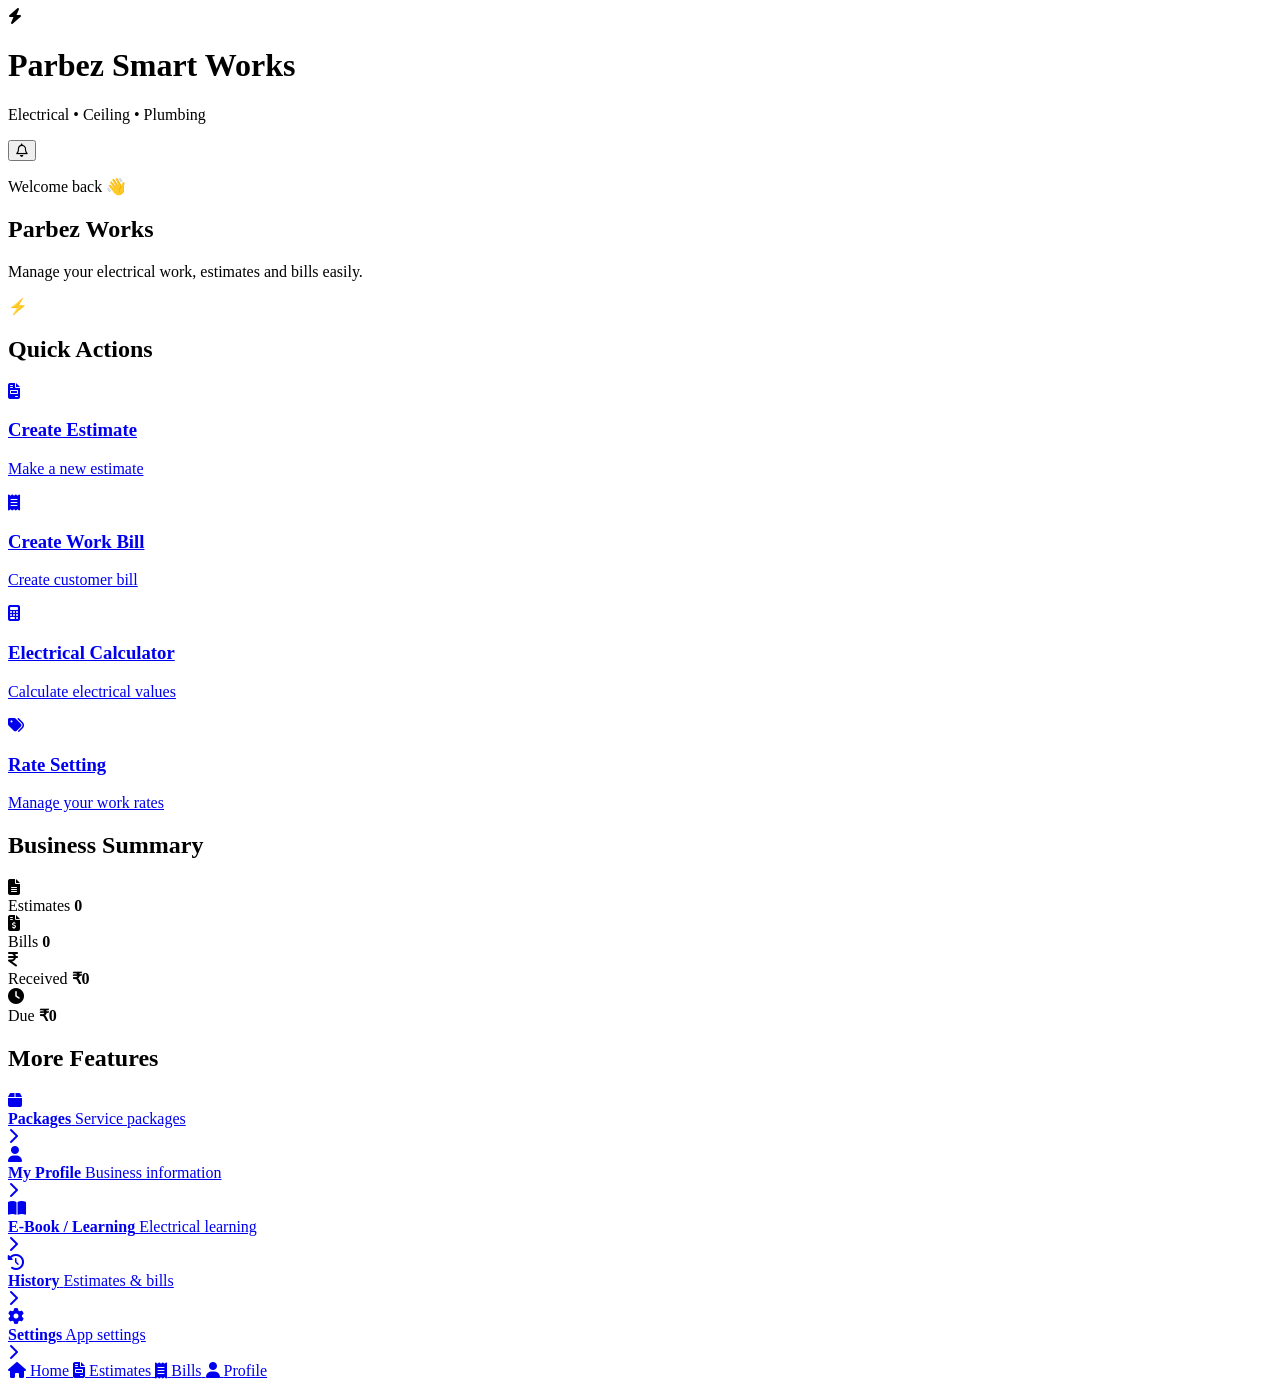
==== index.html @ 845eb19f "Add initial HTML structure for Parbez Smart Works" ====
<!DOCTYPE html>
<html lang="en">
<head>
  <meta charset="UTF-8">
  <meta name="viewport" content="width=device-width, initial-scale=1.0">
  <meta name="theme-color" content="#2563eb">

  <title>Parbez Smart Works</title>

  <link rel="stylesheet"
    href="https://cdnjs.cloudflare.com/ajax/libs/font-awesome/6.5.2/css/all.min.css">

  <link rel="stylesheet" href="style.css">
</head>

<body>

<header class="topbar">

  <div class="brand">

    <div class="brand-logo">
      <i class="fa-solid fa-bolt"></i>
    </div>

    <div>
      <h1>Parbez Smart Works</h1>
      <p>Electrical • Ceiling • Plumbing</p>
    </div>

  </div>

  <button class="icon-button"
    onclick="showMessage('No new notifications')">

    <i class="fa-regular fa-bell"></i>

  </button>

</header>


<main class="container">

  <!-- Welcome -->

  <section class="welcome">

    <div>

      <p class="small-text">Welcome back 👋</p>

      <h2>Parbez Works</h2>

      <p>
        Manage your electrical work,
        estimates and bills easily.
      </p>

    </div>

    <div class="welcome-icon">
      ⚡
    </div>

  </section>


  <!-- Quick Actions -->

  <section>

    <div class="section-heading">
      <h2>Quick Actions</h2>
    </div>

    <div class="action-grid">

      <a href="estimate.html"
        class="action-card blue">

        <div class="action-icon">
          <i class="fa-solid fa-file-invoice"></i>
        </div>

        <h3>Create Estimate</h3>

        <p>Make a new estimate</p>

      </a>


      <a href="bill.html"
        class="action-card green">

        <div class="action-icon">
          <i class="fa-solid fa-receipt"></i>
        </div>

        <h3>Create Work Bill</h3>

        <p>Create customer bill</p>

      </a>


      <a href="calculator.html"
        class="action-card orange">

        <div class="action-icon">
          <i class="fa-solid fa-calculator"></i>
        </div>

        <h3>Electrical Calculator</h3>

        <p>Calculate electrical values</p>

      </a>


      <a href="rates.html"
        class="action-card purple">

        <div class="action-icon">
          <i class="fa-solid fa-tags"></i>
        </div>

        <h3>Rate Setting</h3>

        <p>Manage your work rates</p>

      </a>

    </div>

  </section>


  <!-- Business Summary -->

  <section>

    <div class="section-heading">
      <h2>Business Summary</h2>
    </div>

    <div class="summary-grid">

      <div class="summary-card">

        <div class="summary-icon blue-bg">
          <i class="fa-solid fa-file-lines"></i>
        </div>

        <div>
          <span>Estimates</span>
          <strong id="estimateCount">0</strong>
        </div>

      </div>


      <div class="summary-card">

        <div class="summary-icon green-bg">
          <i class="fa-solid fa-file-invoice-dollar"></i>
        </div>

        <div>
          <span>Bills</span>
          <strong id="billCount">0</strong>
        </div>

      </div>


      <div class="summary-card">

        <div class="summary-icon cyan-bg">
          <i class="fa-solid fa-indian-rupee-sign"></i>
        </div>

        <div>
          <span>Received</span>
          <strong id="paidTotal">₹0</strong>
        </div>

      </div>


      <div class="summary-card">

        <div class="summary-icon red-bg">
          <i class="fa-solid fa-clock"></i>
        </div>

        <div>
          <span>Due</span>
          <strong id="dueTotal">₹0</strong>
        </div>

      </div>

    </div>

  </section>


  <!-- More Features -->

  <section>

    <div class="section-heading">
      <h2>More Features</h2>
    </div>


    <div class="feature-list">

      <a href="packages.html">

        <div class="feature-left">

          <div class="feature-icon">
            <i class="fa-solid fa-box"></i>
          </div>

          <div>
            <strong>Packages</strong>
            <span>Service packages</span>
          </div>

        </div>

        <i class="fa-solid fa-chevron-right"></i>

      </a>


      <a href="profile.html">

        <div class="feature-left">

          <div class="feature-icon">
            <i class="fa-solid fa-user"></i>
          </div>

          <div>
            <strong>My Profile</strong>
            <span>Business information</span>
          </div>

        </div>

        <i class="fa-solid fa-chevron-right"></i>

      </a>


      <a href="learning.html">

        <div class="feature-left">

          <div class="feature-icon">
            <i class="fa-solid fa-book-open"></i>
          </div>

          <div>
            <strong>E-Book / Learning</strong>
            <span>Electrical learning</span>
          </div>

        </div>

        <i class="fa-solid fa-chevron-right"></i>

      </a>


      <a href="history.html">

        <div class="feature-left">

          <div class="feature-icon">
            <i class="fa-solid fa-clock-rotate-left"></i>
          </div>

          <div>
            <strong>History</strong>
            <span>Estimates & bills</span>
          </div>

        </div>

        <i class="fa-solid fa-chevron-right"></i>

      </a>


      <a href="settings.html">

        <div class="feature-left">

          <div class="feature-icon">
            <i class="fa-solid fa-gear"></i>
          </div>

          <div>
            <strong>Settings</strong>
            <span>App settings</span>
          </div>

        </div>

        <i class="fa-solid fa-chevron-right"></i>

      </a>

    </div>

  </section>

</main>


<!-- Bottom Navigation -->

<nav class="bottom-nav">

  <a href="index.html" class="active">
    <i class="fa-solid fa-house"></i>
    <span>Home</span>
  </a>

  <a href="estimate.html">
    <i class="fa-solid fa-file-invoice"></i>
    <span>Estimates</span>
  </a>

  <a href="bill.html">
    <i class="fa-solid fa-receipt"></i>
    <span>Bills</span>
  </a>

  <a href="profile.html">
    <i class="fa-solid fa-user"></i>
    <span>Profile</span>
  </a>

</nav>


<script src="script.js"></script>

</body>
</html>
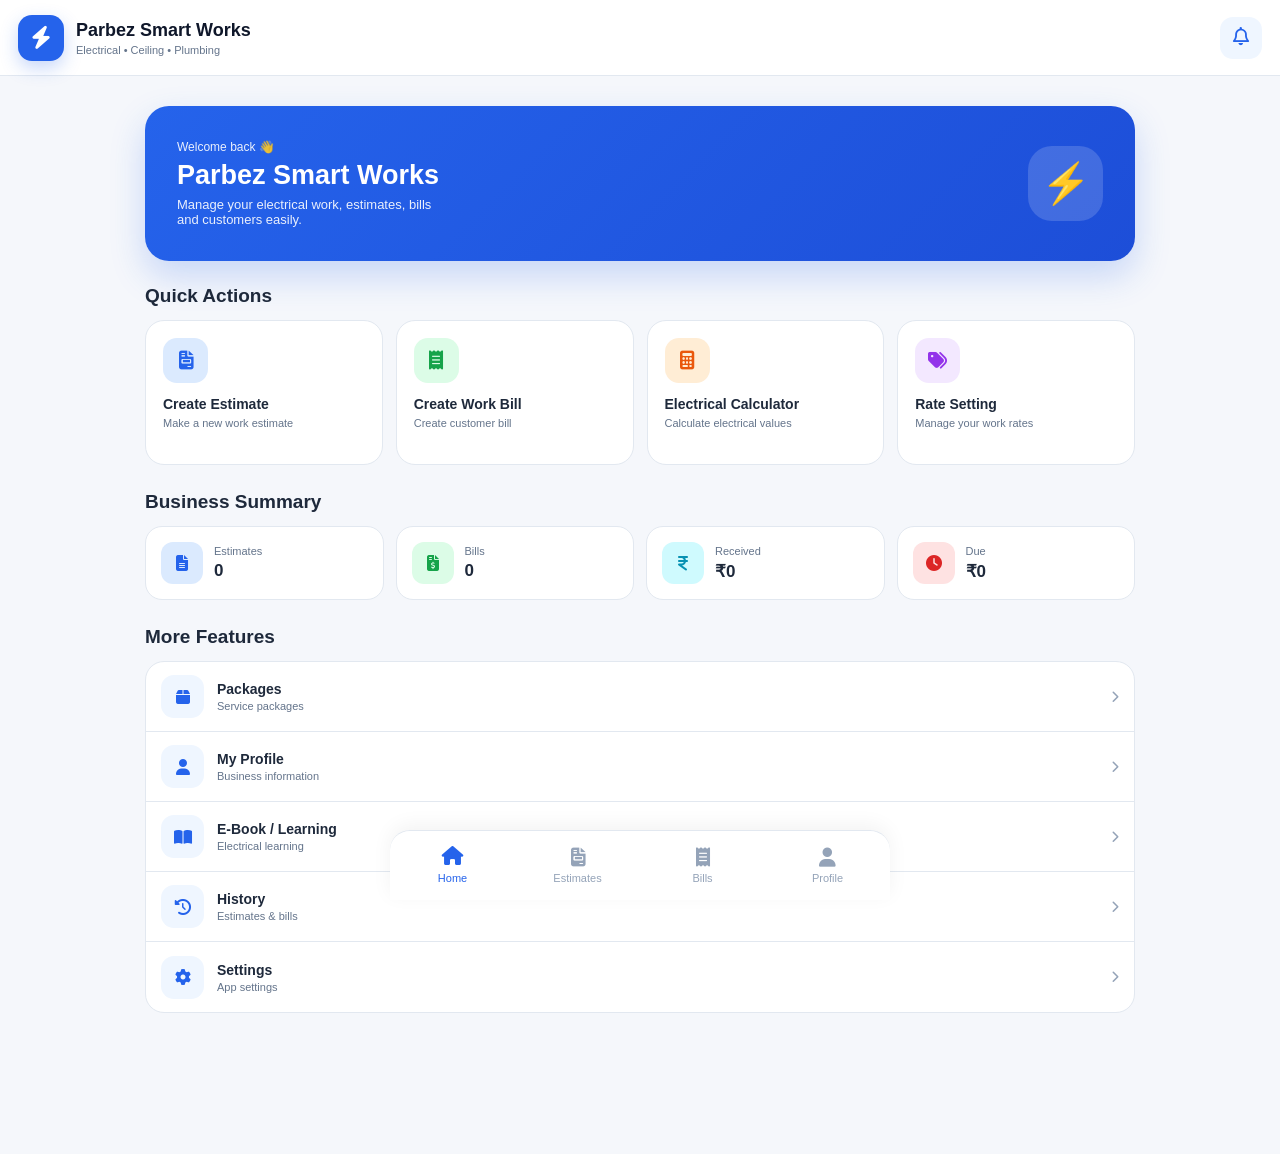
==== commit 5cdd97ca: "Update index.html" ====
--- a/index.html
+++ b/index.html
@@ -1,356 +1,333 @@
-<!DOCTYPE html>
-<html lang="en">
+<!DOCTYPE html><html lang="en">
 <head>
   <meta charset="UTF-8">
   <meta name="viewport" content="width=device-width, initial-scale=1.0">
-  <meta name="theme-color" content="#2563eb">
-
-  <title>Parbez Smart Works</title>
-
-  <link rel="stylesheet"
-    href="https://cdnjs.cloudflare.com/ajax/libs/font-awesome/6.5.2/css/all.min.css">
-
-  <link rel="stylesheet" href="style.css">
-</head>
-
-<body>
-
-<header class="topbar">
-
-  <div class="brand">
-
-    <div class="brand-logo">
-      <i class="fa-solid fa-bolt"></i>
+  <meta name="theme-color" content="#2563eb">  <title>Parbez Smart Works</title>  <link rel="stylesheet"
+    href="https://cdnjs.cloudflare.com/ajax/libs/font-awesome/6.5.2/css/all.min.css">  <link rel="stylesheet" href="style.css">
+</head><body><header class="topbar">  <div class="brand"><div class="brand-logo">
+  <i class="fa-solid fa-bolt"></i>
+</div>
+
+<div>
+  <h1 id="headerWorkName">Parbez Smart Works</h1>
+  <p>Electrical • Ceiling • Plumbing</p>
+</div>
+
+  </div><button class="icon-button"
+onclick="showMessage('No new notifications')"
+aria-label="Notifications">
+
+<i class="fa-regular fa-bell"></i>
+
+  </button></header><main class="container">  <!-- WELCOME -->  <section class="welcome"><div>
+
+  <p class="small-text">Welcome back 👋</p>
+
+  <h2 id="welcomeWorkName">Parbez Smart Works</h2>
+
+  <p>
+    Manage your electrical work,
+    estimates, bills and customers easily.
+  </p>
+
+</div>
+
+<div class="welcome-icon">
+  ⚡
+</div>
+
+  </section>  <!-- QUICK ACTIONS -->  <section><div class="section-heading">
+  <h2>Quick Actions</h2>
+</div>
+
+<div class="action-grid">
+
+  <a href="estimate.html"
+    class="action-card blue">
+
+    <div class="action-icon">
+      <i class="fa-solid fa-file-invoice"></i>
+    </div>
+
+    <h3>Create Estimate</h3>
+
+    <p>Make a new work estimate</p>
+
+  </a>
+
+
+  <a href="bill.html"
+    class="action-card green">
+
+    <div class="action-icon">
+      <i class="fa-solid fa-receipt"></i>
+    </div>
+
+    <h3>Create Work Bill</h3>
+
+    <p>Create customer bill</p>
+
+  </a>
+
+
+  <a href="calculator.html"
+    class="action-card orange">
+
+    <div class="action-icon">
+      <i class="fa-solid fa-calculator"></i>
+    </div>
+
+    <h3>Electrical Calculator</h3>
+
+    <p>Calculate electrical values</p>
+
+  </a>
+
+
+  <a href="rates.html"
+    class="action-card purple">
+
+    <div class="action-icon">
+      <i class="fa-solid fa-tags"></i>
+    </div>
+
+    <h3>Rate Setting</h3>
+
+    <p>Manage your work rates</p>
+
+  </a>
+
+</div>
+
+  </section>  <!-- BUSINESS SUMMARY -->  <section><div class="section-heading">
+  <h2>Business Summary</h2>
+</div>
+
+<div class="summary-grid">
+
+  <div class="summary-card">
+
+    <div class="summary-icon blue-bg">
+      <i class="fa-solid fa-file-lines"></i>
     </div>
 
     <div>
-      <h1>Parbez Smart Works</h1>
-      <p>Electrical • Ceiling • Plumbing</p>
+      <span>Estimates</span>
+      <strong id="estimateCount">0</strong>
     </div>
 
   </div>
 
-  <button class="icon-button"
-    onclick="showMessage('No new notifications')">
-
-    <i class="fa-regular fa-bell"></i>
-
-  </button>
-
-</header>
-
-
-<main class="container">
-
-  <!-- Welcome -->
-
-  <section class="welcome">
+
+  <div class="summary-card">
+
+    <div class="summary-icon green-bg">
+      <i class="fa-solid fa-file-invoice-dollar"></i>
+    </div>
 
     <div>
-
-      <p class="small-text">Welcome back 👋</p>
-
-      <h2>Parbez Works</h2>
-
-      <p>
-        Manage your electrical work,
-        estimates and bills easily.
-      </p>
-
-    </div>
-
-    <div class="welcome-icon">
-      ⚡
-    </div>
-
-  </section>
-
-
-  <!-- Quick Actions -->
-
-  <section>
-
-    <div class="section-heading">
-      <h2>Quick Actions</h2>
-    </div>
-
-    <div class="action-grid">
-
-      <a href="estimate.html"
-        class="action-card blue">
-
-        <div class="action-icon">
-          <i class="fa-solid fa-file-invoice"></i>
-        </div>
-
-        <h3>Create Estimate</h3>
-
-        <p>Make a new estimate</p>
-
-      </a>
-
-
-      <a href="bill.html"
-        class="action-card green">
-
-        <div class="action-icon">
-          <i class="fa-solid fa-receipt"></i>
-        </div>
-
-        <h3>Create Work Bill</h3>
-
-        <p>Create customer bill</p>
-
-      </a>
-
-
-      <a href="calculator.html"
-        class="action-card orange">
-
-        <div class="action-icon">
-          <i class="fa-solid fa-calculator"></i>
-        </div>
-
-        <h3>Electrical Calculator</h3>
-
-        <p>Calculate electrical values</p>
-
-      </a>
-
-
-      <a href="rates.html"
-        class="action-card purple">
-
-        <div class="action-icon">
-          <i class="fa-solid fa-tags"></i>
-        </div>
-
-        <h3>Rate Setting</h3>
-
-        <p>Manage your work rates</p>
-
-      </a>
-
-    </div>
-
-  </section>
-
-
-  <!-- Business Summary -->
-
-  <section>
-
-    <div class="section-heading">
-      <h2>Business Summary</h2>
-    </div>
-
-    <div class="summary-grid">
-
-      <div class="summary-card">
-
-        <div class="summary-icon blue-bg">
-          <i class="fa-solid fa-file-lines"></i>
-        </div>
-
-        <div>
-          <span>Estimates</span>
-          <strong id="estimateCount">0</strong>
-        </div>
-
-      </div>
-
-
-      <div class="summary-card">
-
-        <div class="summary-icon green-bg">
-          <i class="fa-solid fa-file-invoice-dollar"></i>
-        </div>
-
-        <div>
-          <span>Bills</span>
-          <strong id="billCount">0</strong>
-        </div>
-
-      </div>
-
-
-      <div class="summary-card">
-
-        <div class="summary-icon cyan-bg">
-          <i class="fa-solid fa-indian-rupee-sign"></i>
-        </div>
-
-        <div>
-          <span>Received</span>
-          <strong id="paidTotal">₹0</strong>
-        </div>
-
-      </div>
-
-
-      <div class="summary-card">
-
-        <div class="summary-icon red-bg">
-          <i class="fa-solid fa-clock"></i>
-        </div>
-
-        <div>
-          <span>Due</span>
-          <strong id="dueTotal">₹0</strong>
-        </div>
-
-      </div>
-
-    </div>
-
-  </section>
-
-
-  <!-- More Features -->
-
-  <section>
-
-    <div class="section-heading">
-      <h2>More Features</h2>
-    </div>
-
-
-    <div class="feature-list">
-
-      <a href="packages.html">
-
-        <div class="feature-left">
-
-          <div class="feature-icon">
-            <i class="fa-solid fa-box"></i>
-          </div>
-
-          <div>
-            <strong>Packages</strong>
-            <span>Service packages</span>
-          </div>
-
-        </div>
-
-        <i class="fa-solid fa-chevron-right"></i>
-
-      </a>
-
-
-      <a href="profile.html">
-
-        <div class="feature-left">
-
-          <div class="feature-icon">
-            <i class="fa-solid fa-user"></i>
-          </div>
-
-          <div>
-            <strong>My Profile</strong>
-            <span>Business information</span>
-          </div>
-
-        </div>
-
-        <i class="fa-solid fa-chevron-right"></i>
-
-      </a>
-
-
-      <a href="learning.html">
-
-        <div class="feature-left">
-
-          <div class="feature-icon">
-            <i class="fa-solid fa-book-open"></i>
-          </div>
-
-          <div>
-            <strong>E-Book / Learning</strong>
-            <span>Electrical learning</span>
-          </div>
-
-        </div>
-
-        <i class="fa-solid fa-chevron-right"></i>
-
-      </a>
-
-
-      <a href="history.html">
-
-        <div class="feature-left">
-
-          <div class="feature-icon">
-            <i class="fa-solid fa-clock-rotate-left"></i>
-          </div>
-
-          <div>
-            <strong>History</strong>
-            <span>Estimates & bills</span>
-          </div>
-
-        </div>
-
-        <i class="fa-solid fa-chevron-right"></i>
-
-      </a>
-
-
-      <a href="settings.html">
-
-        <div class="feature-left">
-
-          <div class="feature-icon">
-            <i class="fa-solid fa-gear"></i>
-          </div>
-
-          <div>
-            <strong>Settings</strong>
-            <span>App settings</span>
-          </div>
-
-        </div>
-
-        <i class="fa-solid fa-chevron-right"></i>
-
-      </a>
-
-    </div>
-
-  </section>
-
-</main>
-
-
-<!-- Bottom Navigation -->
-
-<nav class="bottom-nav">
-
-  <a href="index.html" class="active">
-    <i class="fa-solid fa-house"></i>
-    <span>Home</span>
-  </a>
-
-  <a href="estimate.html">
-    <i class="fa-solid fa-file-invoice"></i>
-    <span>Estimates</span>
-  </a>
-
-  <a href="bill.html">
-    <i class="fa-solid fa-receipt"></i>
-    <span>Bills</span>
-  </a>
+      <span>Bills</span>
+      <strong id="billCount">0</strong>
+    </div>
+
+  </div>
+
+
+  <div class="summary-card">
+
+    <div class="summary-icon cyan-bg">
+      <i class="fa-solid fa-indian-rupee-sign"></i>
+    </div>
+
+    <div>
+      <span>Received</span>
+      <strong id="paidTotal">₹0</strong>
+    </div>
+
+  </div>
+
+
+  <div class="summary-card">
+
+    <div class="summary-icon red-bg">
+      <i class="fa-solid fa-clock"></i>
+    </div>
+
+    <div>
+      <span>Due</span>
+      <strong id="dueTotal">₹0</strong>
+    </div>
+
+  </div>
+
+</div>
+
+  </section>  <!-- MORE FEATURES -->  <section><div class="section-heading">
+  <h2>More Features</h2>
+</div>
+
+<div class="feature-list">
+
+
+  <a href="packages.html">
+
+    <div class="feature-left">
+
+      <div class="feature-icon">
+        <i class="fa-solid fa-box"></i>
+      </div>
+
+      <div>
+        <strong>Packages</strong>
+        <span>Service packages</span>
+      </div>
+
+    </div>
+
+    <i class="fa-solid fa-chevron-right"></i>
+
+  </a>
+
 
   <a href="profile.html">
-    <i class="fa-solid fa-user"></i>
-    <span>Profile</span>
-  </a>
-
-</nav>
-
-
-<script src="script.js"></script>
-
-</body>
+
+    <div class="feature-left">
+
+      <div class="feature-icon">
+        <i class="fa-solid fa-user"></i>
+      </div>
+
+      <div>
+        <strong>My Profile</strong>
+        <span>Business information</span>
+      </div>
+
+    </div>
+
+    <i class="fa-solid fa-chevron-right"></i>
+
+  </a>
+
+
+  <a href="learning.html">
+
+    <div class="feature-left">
+
+      <div class="feature-icon">
+        <i class="fa-solid fa-book-open"></i>
+      </div>
+
+      <div>
+        <strong>E-Book / Learning</strong>
+        <span>Electrical learning</span>
+      </div>
+
+    </div>
+
+    <i class="fa-solid fa-chevron-right"></i>
+
+  </a>
+
+
+  <a href="history.html">
+
+    <div class="feature-left">
+
+      <div class="feature-icon">
+        <i class="fa-solid fa-clock-rotate-left"></i>
+      </div>
+
+      <div>
+        <strong>History</strong>
+        <span>Estimates & bills</span>
+      </div>
+
+    </div>
+
+    <i class="fa-solid fa-chevron-right"></i>
+
+  </a>
+
+
+  <a href="settings.html">
+
+    <div class="feature-left">
+
+      <div class="feature-icon">
+        <i class="fa-solid fa-gear"></i>
+      </div>
+
+      <div>
+        <strong>Settings</strong>
+        <span>App settings</span>
+      </div>
+
+    </div>
+
+    <i class="fa-solid fa-chevron-right"></i>
+
+  </a>
+
+</div>
+
+  </section></main><!-- BOTTOM NAVIGATION --><nav class="bottom-nav">  <a href="index.html" class="active"><i class="fa-solid fa-house"></i>
+<span>Home</span>
+
+  </a>  <a href="estimate.html"><i class="fa-solid fa-file-invoice"></i>
+<span>Estimates</span>
+
+  </a>  <a href="bill.html"><i class="fa-solid fa-receipt"></i>
+<span>Bills</span>
+
+  </a>  <a href="profile.html"><i class="fa-solid fa-user"></i>
+<span>Profile</span>
+
+  </a></nav><script src="script.js"></script><script>
+
+/* LOAD BUSINESS NAME FROM PROFILE */
+
+function loadBusinessName(){
+
+  try{
+
+    const profile =
+      JSON.parse(
+        localStorage.getItem("psw_profile") || "null"
+      );
+
+    if(!profile) return;
+
+    const name =
+      profile.workName ||
+      "Parbez Smart Works";
+
+    const header =
+      document.getElementById("headerWorkName");
+
+    const welcome =
+      document.getElementById("welcomeWorkName");
+
+    if(header){
+      header.textContent = name;
+    }
+
+    if(welcome){
+      welcome.textContent = name;
+    }
+
+  }catch(error){
+
+    console.log("Profile loading error:", error);
+
+  }
+
+}
+
+
+document.addEventListener(
+  "DOMContentLoaded",
+  loadBusinessName
+);
+
+</script></body>
 </html>
--- a/style.css
+++ b/style.css
@@ -0,0 +1,470 @@
+* {
+  box-sizing: border-box;
+  margin: 0;
+  padding: 0;
+}
+
+:root {
+  --primary: #2563eb;
+  --dark: #0f172a;
+  --text: #1e293b;
+  --muted: #64748b;
+  --bg: #f5f7fb;
+  --white: #ffffff;
+  --border: #e2e8f0;
+}
+
+body {
+  font-family: Arial, Helvetica, sans-serif;
+  background: var(--bg);
+  color: var(--text);
+  padding-bottom: 85px;
+}
+
+a {
+  text-decoration: none;
+  color: inherit;
+}
+
+button,
+input,
+textarea,
+select {
+  font-family: inherit;
+}
+
+
+/* TOP BAR */
+
+.topbar {
+  background: var(--white);
+  min-height: 76px;
+  padding: 14px 18px;
+
+  display: flex;
+  align-items: center;
+  justify-content: space-between;
+
+  border-bottom: 1px solid var(--border);
+
+  position: sticky;
+  top: 0;
+  z-index: 50;
+}
+
+.brand {
+  display: flex;
+  align-items: center;
+  gap: 12px;
+}
+
+.brand-logo {
+  width: 46px;
+  height: 46px;
+
+  display: flex;
+  align-items: center;
+  justify-content: center;
+
+  background: var(--primary);
+  color: white;
+
+  border-radius: 14px;
+
+  font-size: 23px;
+
+  box-shadow: 0 7px 18px rgba(37, 99, 235, .25);
+}
+
+.brand h1 {
+  font-size: 18px;
+  color: var(--dark);
+}
+
+.brand p {
+  margin-top: 3px;
+  font-size: 11px;
+  color: var(--muted);
+}
+
+.icon-button {
+  border: none;
+  background: #eff6ff;
+  color: var(--primary);
+
+  width: 42px;
+  height: 42px;
+
+  border-radius: 13px;
+
+  font-size: 18px;
+  cursor: pointer;
+}
+
+
+/* MAIN */
+
+.container {
+  width: min(100%, 1050px);
+  margin: auto;
+  padding: 18px;
+}
+
+
+/* WELCOME */
+
+.welcome {
+  background: linear-gradient(135deg, #2563eb, #1d4ed8);
+
+  color: white;
+
+  border-radius: 24px;
+
+  padding: 24px;
+
+  min-height: 155px;
+
+  display: flex;
+  align-items: center;
+  justify-content: space-between;
+
+  margin-bottom: 24px;
+
+  box-shadow: 0 15px 35px rgba(37, 99, 235, .22);
+}
+
+.welcome h2 {
+  font-size: 27px;
+  margin: 6px 0;
+}
+
+.welcome p {
+  font-size: 13px;
+  opacity: .9;
+  max-width: 260px;
+}
+
+.small-text {
+  font-size: 12px !important;
+}
+
+.welcome-icon {
+  width: 75px;
+  height: 75px;
+
+  display: flex;
+  align-items: center;
+  justify-content: center;
+
+  background: rgba(255,255,255,.16);
+
+  border-radius: 24px;
+
+  font-size: 40px;
+}
+
+
+/* SECTION */
+
+section {
+  margin-bottom: 26px;
+}
+
+.section-heading {
+  margin-bottom: 13px;
+}
+
+.section-heading h2 {
+  font-size: 19px;
+}
+
+
+/* ACTION GRID */
+
+.action-grid {
+  display: grid;
+  grid-template-columns: repeat(2, 1fr);
+  gap: 13px;
+}
+
+.action-card {
+  background: white;
+
+  border-radius: 19px;
+
+  padding: 17px;
+
+  border: 1px solid var(--border);
+
+  min-height: 145px;
+
+  transition: .2s;
+}
+
+.action-card:active {
+  transform: scale(.97);
+}
+
+.action-icon {
+  width: 45px;
+  height: 45px;
+
+  display: flex;
+  align-items: center;
+  justify-content: center;
+
+  border-radius: 14px;
+
+  font-size: 19px;
+
+  margin-bottom: 13px;
+}
+
+.action-card h3 {
+  font-size: 14px;
+  margin-bottom: 5px;
+}
+
+.action-card p {
+  font-size: 11px;
+  color: var(--muted);
+}
+
+
+/* ACTION COLORS */
+
+.blue .action-icon {
+  background: #dbeafe;
+  color: #2563eb;
+}
+
+.green .action-icon {
+  background: #dcfce7;
+  color: #16a34a;
+}
+
+.orange .action-icon {
+  background: #ffedd5;
+  color: #ea580c;
+}
+
+.purple .action-icon {
+  background: #f3e8ff;
+  color: #9333ea;
+}
+
+
+/* SUMMARY */
+
+.summary-grid {
+  display: grid;
+  grid-template-columns: repeat(2, 1fr);
+  gap: 12px;
+}
+
+.summary-card {
+  background: white;
+
+  border: 1px solid var(--border);
+
+  border-radius: 17px;
+
+  padding: 15px;
+
+  display: flex;
+  align-items: center;
+  gap: 11px;
+}
+
+.summary-icon {
+  width: 42px;
+  height: 42px;
+
+  display: flex;
+  align-items: center;
+  justify-content: center;
+
+  border-radius: 12px;
+
+  flex-shrink: 0;
+}
+
+.summary-card span {
+  display: block;
+  font-size: 11px;
+  color: var(--muted);
+}
+
+.summary-card strong {
+  display: block;
+  font-size: 17px;
+  margin-top: 4px;
+}
+
+.blue-bg {
+  background: #dbeafe;
+  color: #2563eb;
+}
+
+.green-bg {
+  background: #dcfce7;
+  color: #16a34a;
+}
+
+.cyan-bg {
+  background: #cffafe;
+  color: #0891b2;
+}
+
+.red-bg {
+  background: #fee2e2;
+  color: #dc2626;
+}
+
+
+/* FEATURE LIST */
+
+.feature-list {
+  background: white;
+
+  border: 1px solid var(--border);
+
+  border-radius: 19px;
+
+  overflow: hidden;
+}
+
+.feature-list a {
+  min-height: 70px;
+
+  padding: 12px 15px;
+
+  display: flex;
+  align-items: center;
+  justify-content: space-between;
+
+  border-bottom: 1px solid var(--border);
+}
+
+.feature-list a:last-child {
+  border-bottom: none;
+}
+
+.feature-left {
+  display: flex;
+  align-items: center;
+  gap: 13px;
+}
+
+.feature-icon {
+  width: 43px;
+  height: 43px;
+
+  background: #eff6ff;
+  color: var(--primary);
+
+  border-radius: 13px;
+
+  display: flex;
+  align-items: center;
+  justify-content: center;
+}
+
+.feature-left strong {
+  display: block;
+  font-size: 14px;
+}
+
+.feature-left span {
+  display: block;
+  color: var(--muted);
+  font-size: 11px;
+  margin-top: 3px;
+}
+
+.feature-list > a > i {
+  color: #94a3b8;
+  font-size: 12px;
+}
+
+
+/* BOTTOM NAV */
+
+.bottom-nav {
+  position: fixed;
+
+  bottom: 0;
+  left: 0;
+  right: 0;
+
+  height: 70px;
+
+  background: white;
+
+  border-top: 1px solid var(--border);
+
+  display: flex;
+  justify-content: space-around;
+  align-items: center;
+
+  z-index: 100;
+
+  box-shadow: 0 -5px 20px rgba(0,0,0,.05);
+}
+
+.bottom-nav a {
+  min-width: 65px;
+
+  display: flex;
+  flex-direction: column;
+  align-items: center;
+
+  gap: 5px;
+
+  color: #94a3b8;
+
+  font-size: 11px;
+}
+
+.bottom-nav a i {
+  font-size: 19px;
+}
+
+.bottom-nav a.active {
+  color: var(--primary);
+}
+
+.bottom-nav a.active i {
+  transform: translateY(-1px);
+}
+
+
+/* DESKTOP */
+
+@media (min-width: 700px) {
+
+  .container {
+    padding: 30px;
+  }
+
+  .action-grid {
+    grid-template-columns: repeat(4, 1fr);
+  }
+
+  .summary-grid {
+    grid-template-columns: repeat(4, 1fr);
+  }
+
+  .welcome {
+    padding: 32px;
+  }
+
+  .bottom-nav {
+    width: 500px;
+    left: 50%;
+    right: auto;
+    transform: translateX(-50%);
+    border-radius: 20px 20px 0 0;
+  }
+
+    }
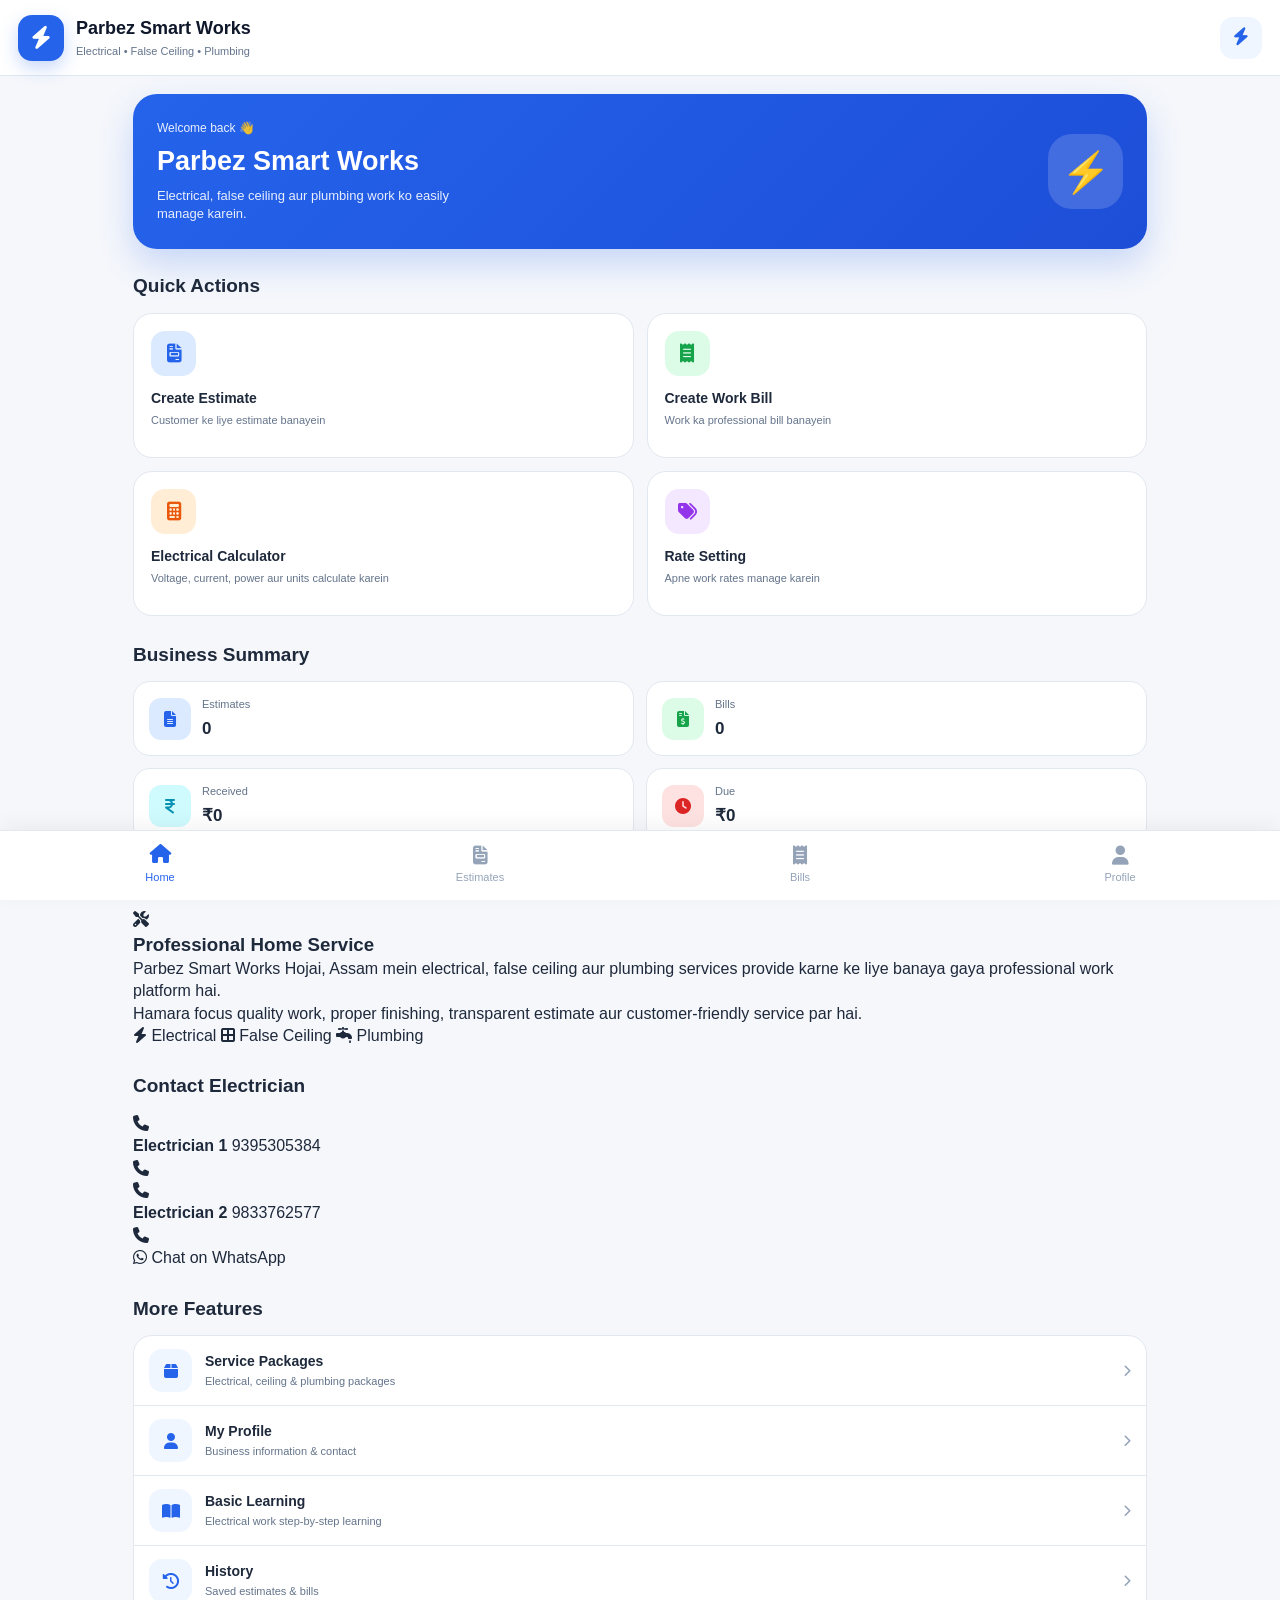
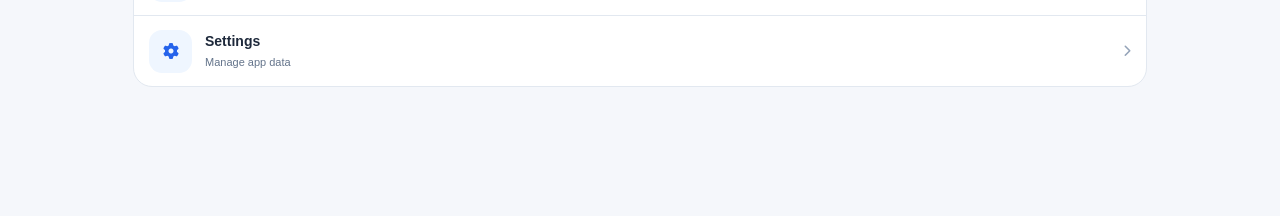
==== commit e5054646: "Update index.html" ====
--- a/index.html
+++ b/index.html
@@ -1,333 +1,570 @@
-<!DOCTYPE html><html lang="en">
+<!DOCTYPE html>
+<html lang="en">
+
 <head>
-  <meta charset="UTF-8">
-  <meta name="viewport" content="width=device-width, initial-scale=1.0">
-  <meta name="theme-color" content="#2563eb">  <title>Parbez Smart Works</title>  <link rel="stylesheet"
-    href="https://cdnjs.cloudflare.com/ajax/libs/font-awesome/6.5.2/css/all.min.css">  <link rel="stylesheet" href="style.css">
-</head><body><header class="topbar">  <div class="brand"><div class="brand-logo">
-  <i class="fa-solid fa-bolt"></i>
-</div>
-
-<div>
-  <h1 id="headerWorkName">Parbez Smart Works</h1>
-  <p>Electrical • Ceiling • Plumbing</p>
-</div>
-
-  </div><button class="icon-button"
-onclick="showMessage('No new notifications')"
-aria-label="Notifications">
-
-<i class="fa-regular fa-bell"></i>
-
-  </button></header><main class="container">  <!-- WELCOME -->  <section class="welcome"><div>
-
-  <p class="small-text">Welcome back 👋</p>
-
-  <h2 id="welcomeWorkName">Parbez Smart Works</h2>
-
-  <p>
-    Manage your electrical work,
-    estimates, bills and customers easily.
-  </p>
-
-</div>
-
-<div class="welcome-icon">
-  ⚡
-</div>
-
-  </section>  <!-- QUICK ACTIONS -->  <section><div class="section-heading">
-  <h2>Quick Actions</h2>
-</div>
-
-<div class="action-grid">
-
-  <a href="estimate.html"
-    class="action-card blue">
-
-    <div class="action-icon">
-      <i class="fa-solid fa-file-invoice"></i>
-    </div>
-
-    <h3>Create Estimate</h3>
-
-    <p>Make a new work estimate</p>
+
+<meta charset="UTF-8">
+<meta name="viewport" content="width=device-width, initial-scale=1.0">
+<meta name="theme-color" content="#2563eb">
+
+<title>Parbez Smart Works</title>
+
+<link rel="stylesheet"
+href="https://cdnjs.cloudflare.com/ajax/libs/font-awesome/6.5.2/css/all.min.css">
+
+<link rel="stylesheet" href="style.css">
+
+</head>
+
+
+<body>
+
+
+<!-- ================= TOP BAR ================= -->
+
+<header class="topbar">
+
+  <div class="brand">
+
+    <div class="brand-logo">
+      <i class="fa-solid fa-bolt"></i>
+    </div>
+
+    <div>
+      <h1>Parbez Smart Works</h1>
+      <p>Electrical • False Ceiling • Plumbing</p>
+    </div>
+
+  </div>
+
+  <button
+    class="icon-button"
+    onclick="showMessage('Parbez Smart Works')">
+
+    <i class="fa-solid fa-bolt"></i>
+
+  </button>
+
+</header>
+
+
+
+<!-- ================= MAIN ================= -->
+
+<main class="container">
+
+
+<!-- ================= WELCOME ================= -->
+
+<section class="welcome">
+
+  <div>
+
+    <p class="small-text">
+      Welcome back 👋
+    </p>
+
+    <h2>
+      Parbez Smart Works
+    </h2>
+
+    <p>
+      Electrical, false ceiling aur plumbing
+      work ko easily manage karein.
+    </p>
+
+  </div>
+
+  <div class="welcome-icon">
+    ⚡
+  </div>
+
+</section>
+
+
+
+<!-- ================= QUICK ACTIONS ================= -->
+
+<section>
+
+  <div class="section-heading">
+    <h2>Quick Actions</h2>
+  </div>
+
+
+  <div class="action-grid">
+
+
+    <a href="estimate.html"
+       class="action-card blue">
+
+      <div class="action-icon">
+        <i class="fa-solid fa-file-invoice"></i>
+      </div>
+
+      <h3>
+        Create Estimate
+      </h3>
+
+      <p>
+        Customer ke liye estimate banayein
+      </p>
+
+    </a>
+
+
+
+    <a href="bill.html"
+       class="action-card green">
+
+      <div class="action-icon">
+        <i class="fa-solid fa-receipt"></i>
+      </div>
+
+      <h3>
+        Create Work Bill
+      </h3>
+
+      <p>
+        Work ka professional bill banayein
+      </p>
+
+    </a>
+
+
+
+    <a href="calculator.html"
+       class="action-card orange">
+
+      <div class="action-icon">
+        <i class="fa-solid fa-calculator"></i>
+      </div>
+
+      <h3>
+        Electrical Calculator
+      </h3>
+
+      <p>
+        Voltage, current, power aur units calculate karein
+      </p>
+
+    </a>
+
+
+
+    <a href="rates.html"
+       class="action-card purple">
+
+      <div class="action-icon">
+        <i class="fa-solid fa-tags"></i>
+      </div>
+
+      <h3>
+        Rate Setting
+      </h3>
+
+      <p>
+        Apne work rates manage karein
+      </p>
+
+    </a>
+
+  </div>
+
+</section>
+
+
+
+<!-- ================= BUSINESS SUMMARY ================= -->
+
+<section>
+
+  <div class="section-heading">
+    <h2>Business Summary</h2>
+  </div>
+
+
+  <div class="summary-grid">
+
+
+    <div class="summary-card">
+
+      <div class="summary-icon blue-bg">
+        <i class="fa-solid fa-file-lines"></i>
+      </div>
+
+      <div>
+        <span>Estimates</span>
+        <strong id="estimateCount">0</strong>
+      </div>
+
+    </div>
+
+
+
+    <div class="summary-card">
+
+      <div class="summary-icon green-bg">
+        <i class="fa-solid fa-file-invoice-dollar"></i>
+      </div>
+
+      <div>
+        <span>Bills</span>
+        <strong id="billCount">0</strong>
+      </div>
+
+    </div>
+
+
+
+    <div class="summary-card">
+
+      <div class="summary-icon cyan-bg">
+        <i class="fa-solid fa-indian-rupee-sign"></i>
+      </div>
+
+      <div>
+        <span>Received</span>
+        <strong id="paidTotal">₹0</strong>
+      </div>
+
+    </div>
+
+
+
+    <div class="summary-card">
+
+      <div class="summary-icon red-bg">
+        <i class="fa-solid fa-clock"></i>
+      </div>
+
+      <div>
+        <span>Due</span>
+        <strong id="dueTotal">₹0</strong>
+      </div>
+
+    </div>
+
+  </div>
+
+</section>
+
+
+
+<!-- ================= ABOUT ================= -->
+
+<section>
+
+  <div class="section-heading">
+    <h2>About Parbez Smart Works</h2>
+  </div>
+
+
+  <div class="about-card">
+
+    <div class="about-icon">
+      <i class="fa-solid fa-screwdriver-wrench"></i>
+    </div>
+
+    <h3>
+      Professional Home Service
+    </h3>
+
+    <p>
+      Parbez Smart Works Hojai, Assam mein
+      electrical, false ceiling aur plumbing
+      services provide karne ke liye banaya gaya
+      professional work platform hai.
+    </p>
+
+    <p>
+      Hamara focus quality work, proper finishing,
+      transparent estimate aur customer-friendly
+      service par hai.
+    </p>
+
+    <div class="service-tags">
+
+      <span>
+        <i class="fa-solid fa-bolt"></i>
+        Electrical
+      </span>
+
+      <span>
+        <i class="fa-solid fa-border-all"></i>
+        False Ceiling
+      </span>
+
+      <span>
+        <i class="fa-solid fa-faucet-drip"></i>
+        Plumbing
+      </span>
+
+    </div>
+
+  </div>
+
+</section>
+
+
+
+<!-- ================= CONTACT ================= -->
+
+<section>
+
+  <div class="section-heading">
+    <h2>Contact Electrician</h2>
+  </div>
+
+
+  <div class="contact-card">
+
+
+    <div class="contact-row">
+
+      <div class="contact-icon">
+        <i class="fa-solid fa-phone"></i>
+      </div>
+
+      <div class="contact-info">
+
+        <strong>
+          Electrician 1
+        </strong>
+
+        <span>
+          9395305384
+        </span>
+
+      </div>
+
+      <a
+        href="tel:9395305384"
+        class="call-btn">
+
+        <i class="fa-solid fa-phone"></i>
+
+      </a>
+
+    </div>
+
+
+
+    <div class="contact-row">
+
+      <div class="contact-icon">
+        <i class="fa-solid fa-phone"></i>
+      </div>
+
+      <div class="contact-info">
+
+        <strong>
+          Electrician 2
+        </strong>
+
+        <span>
+          9833762577
+        </span>
+
+      </div>
+
+      <a
+        href="tel:9833762577"
+        class="call-btn">
+
+        <i class="fa-solid fa-phone"></i>
+
+      </a>
+
+    </div>
+
+
+
+    <a
+      href="https://wa.me/919395305384"
+      target="_blank"
+      class="whatsapp-btn">
+
+      <i class="fa-brands fa-whatsapp"></i>
+
+      Chat on WhatsApp
+
+    </a>
+
+  </div>
+
+</section>
+
+
+
+<!-- ================= MORE FEATURES ================= -->
+
+<section>
+
+  <div class="section-heading">
+    <h2>More Features</h2>
+  </div>
+
+
+  <div class="feature-list">
+
+
+    <a href="packages.html">
+
+      <div class="feature-left">
+
+        <div class="feature-icon">
+          <i class="fa-solid fa-box"></i>
+        </div>
+
+        <div>
+          <strong>Service Packages</strong>
+          <span>Electrical, ceiling & plumbing packages</span>
+        </div>
+
+      </div>
+
+      <i class="fa-solid fa-chevron-right"></i>
+
+    </a>
+
+
+
+    <a href="profile.html">
+
+      <div class="feature-left">
+
+        <div class="feature-icon">
+          <i class="fa-solid fa-user"></i>
+        </div>
+
+        <div>
+          <strong>My Profile</strong>
+          <span>Business information & contact</span>
+        </div>
+
+      </div>
+
+      <i class="fa-solid fa-chevron-right"></i>
+
+    </a>
+
+
+
+    <a href="learning.html">
+
+      <div class="feature-left">
+
+        <div class="feature-icon">
+          <i class="fa-solid fa-book-open"></i>
+        </div>
+
+        <div>
+          <strong>Basic Learning</strong>
+          <span>Electrical work step-by-step learning</span>
+        </div>
+
+      </div>
+
+      <i class="fa-solid fa-chevron-right"></i>
+
+    </a>
+
+
+
+    <a href="history.html">
+
+      <div class="feature-left">
+
+        <div class="feature-icon">
+          <i class="fa-solid fa-clock-rotate-left"></i>
+        </div>
+
+        <div>
+          <strong>History</strong>
+          <span>Saved estimates & bills</span>
+        </div>
+
+      </div>
+
+      <i class="fa-solid fa-chevron-right"></i>
+
+    </a>
+
+
+
+    <a href="settings.html">
+
+      <div class="feature-left">
+
+        <div class="feature-icon">
+          <i class="fa-solid fa-gear"></i>
+        </div>
+
+        <div>
+          <strong>Settings</strong>
+          <span>Manage app data</span>
+        </div>
+
+      </div>
+
+      <i class="fa-solid fa-chevron-right"></i>
+
+    </a>
+
+  </div>
+
+</section>
+
+
+</main>
+
+
+
+<!-- ================= BOTTOM NAV ================= -->
+
+<nav class="bottom-nav">
+
+
+  <a href="index.html"
+     class="active">
+
+    <i class="fa-solid fa-house"></i>
+    <span>Home</span>
 
   </a>
 
 
-  <a href="bill.html"
-    class="action-card green">
-
-    <div class="action-icon">
-      <i class="fa-solid fa-receipt"></i>
-    </div>
-
-    <h3>Create Work Bill</h3>
-
-    <p>Create customer bill</p>
+  <a href="estimate.html">
+
+    <i class="fa-solid fa-file-invoice"></i>
+    <span>Estimates</span>
 
   </a>
 
 
-  <a href="calculator.html"
-    class="action-card orange">
-
-    <div class="action-icon">
-      <i class="fa-solid fa-calculator"></i>
-    </div>
-
-    <h3>Electrical Calculator</h3>
-
-    <p>Calculate electrical values</p>
+  <a href="bill.html">
+
+    <i class="fa-solid fa-receipt"></i>
+    <span>Bills</span>
 
   </a>
 
 
-  <a href="rates.html"
-    class="action-card purple">
-
-    <div class="action-icon">
-      <i class="fa-solid fa-tags"></i>
-    </div>
-
-    <h3>Rate Setting</h3>
-
-    <p>Manage your work rates</p>
+  <a href="profile.html">
+
+    <i class="fa-solid fa-user"></i>
+    <span>Profile</span>
 
   </a>
 
-</div>
-
-  </section>  <!-- BUSINESS SUMMARY -->  <section><div class="section-heading">
-  <h2>Business Summary</h2>
-</div>
-
-<div class="summary-grid">
-
-  <div class="summary-card">
-
-    <div class="summary-icon blue-bg">
-      <i class="fa-solid fa-file-lines"></i>
-    </div>
-
-    <div>
-      <span>Estimates</span>
-      <strong id="estimateCount">0</strong>
-    </div>
-
-  </div>
-
-
-  <div class="summary-card">
-
-    <div class="summary-icon green-bg">
-      <i class="fa-solid fa-file-invoice-dollar"></i>
-    </div>
-
-    <div>
-      <span>Bills</span>
-      <strong id="billCount">0</strong>
-    </div>
-
-  </div>
-
-
-  <div class="summary-card">
-
-    <div class="summary-icon cyan-bg">
-      <i class="fa-solid fa-indian-rupee-sign"></i>
-    </div>
-
-    <div>
-      <span>Received</span>
-      <strong id="paidTotal">₹0</strong>
-    </div>
-
-  </div>
-
-
-  <div class="summary-card">
-
-    <div class="summary-icon red-bg">
-      <i class="fa-solid fa-clock"></i>
-    </div>
-
-    <div>
-      <span>Due</span>
-      <strong id="dueTotal">₹0</strong>
-    </div>
-
-  </div>
-
-</div>
-
-  </section>  <!-- MORE FEATURES -->  <section><div class="section-heading">
-  <h2>More Features</h2>
-</div>
-
-<div class="feature-list">
-
-
-  <a href="packages.html">
-
-    <div class="feature-left">
-
-      <div class="feature-icon">
-        <i class="fa-solid fa-box"></i>
-      </div>
-
-      <div>
-        <strong>Packages</strong>
-        <span>Service packages</span>
-      </div>
-
-    </div>
-
-    <i class="fa-solid fa-chevron-right"></i>
-
-  </a>
-
-
-  <a href="profile.html">
-
-    <div class="feature-left">
-
-      <div class="feature-icon">
-        <i class="fa-solid fa-user"></i>
-      </div>
-
-      <div>
-        <strong>My Profile</strong>
-        <span>Business information</span>
-      </div>
-
-    </div>
-
-    <i class="fa-solid fa-chevron-right"></i>
-
-  </a>
-
-
-  <a href="learning.html">
-
-    <div class="feature-left">
-
-      <div class="feature-icon">
-        <i class="fa-solid fa-book-open"></i>
-      </div>
-
-      <div>
-        <strong>E-Book / Learning</strong>
-        <span>Electrical learning</span>
-      </div>
-
-    </div>
-
-    <i class="fa-solid fa-chevron-right"></i>
-
-  </a>
-
-
-  <a href="history.html">
-
-    <div class="feature-left">
-
-      <div class="feature-icon">
-        <i class="fa-solid fa-clock-rotate-left"></i>
-      </div>
-
-      <div>
-        <strong>History</strong>
-        <span>Estimates & bills</span>
-      </div>
-
-    </div>
-
-    <i class="fa-solid fa-chevron-right"></i>
-
-  </a>
-
-
-  <a href="settings.html">
-
-    <div class="feature-left">
-
-      <div class="feature-icon">
-        <i class="fa-solid fa-gear"></i>
-      </div>
-
-      <div>
-        <strong>Settings</strong>
-        <span>App settings</span>
-      </div>
-
-    </div>
-
-    <i class="fa-solid fa-chevron-right"></i>
-
-  </a>
-
-</div>
-
-  </section></main><!-- BOTTOM NAVIGATION --><nav class="bottom-nav">  <a href="index.html" class="active"><i class="fa-solid fa-house"></i>
-<span>Home</span>
-
-  </a>  <a href="estimate.html"><i class="fa-solid fa-file-invoice"></i>
-<span>Estimates</span>
-
-  </a>  <a href="bill.html"><i class="fa-solid fa-receipt"></i>
-<span>Bills</span>
-
-  </a>  <a href="profile.html"><i class="fa-solid fa-user"></i>
-<span>Profile</span>
-
-  </a></nav><script src="script.js"></script><script>
-
-/* LOAD BUSINESS NAME FROM PROFILE */
-
-function loadBusinessName(){
-
-  try{
-
-    const profile =
-      JSON.parse(
-        localStorage.getItem("psw_profile") || "null"
-      );
-
-    if(!profile) return;
-
-    const name =
-      profile.workName ||
-      "Parbez Smart Works";
-
-    const header =
-      document.getElementById("headerWorkName");
-
-    const welcome =
-      document.getElementById("welcomeWorkName");
-
-    if(header){
-      header.textContent = name;
-    }
-
-    if(welcome){
-      welcome.textContent = name;
-    }
-
-  }catch(error){
-
-    console.log("Profile loading error:", error);
-
-  }
-
-}
-
-
-document.addEventListener(
-  "DOMContentLoaded",
-  loadBusinessName
-);
-
-</script></body>
+
+</nav>
+
+
+
+<script src="script.js"></script>
+
+
+</body>
 </html>
--- a/style.css
+++ b/style.css
@@ -2,469 +2,789 @@
   box-sizing: border-box;
   margin: 0;
   padding: 0;
-}
+  }
 
 :root {
-  --primary: #2563eb;
-  --dark: #0f172a;
-  --text: #1e293b;
-  --muted: #64748b;
-  --bg: #f5f7fb;
-  --white: #ffffff;
-  --border: #e2e8f0;
+--primary: #2563eb;
+--primary-dark: #1d4ed8;
+--dark: #0f172a;
+--text: #1e293b;
+--muted: #64748b;
+--bg: #f5f7fb;
+--white: #ffffff;
+--border: #e2e8f0;
+--success: #16a34a;
+--danger: #dc2626;
+}
+
+html {
+scroll-behavior: smooth;
 }
 
 body {
-  font-family: Arial, Helvetica, sans-serif;
-  background: var(--bg);
-  color: var(--text);
-  padding-bottom: 85px;
+font-family: Arial, Helvetica, sans-serif;
+background: var(--bg);
+color: var(--text);
+padding-bottom: 85px;
+line-height: 1.4;
 }
 
 a {
-  text-decoration: none;
-  color: inherit;
+text-decoration: none;
+color: inherit;
 }
 
 button,
 input,
 textarea,
 select {
-  font-family: inherit;
-}
-
-
-/* TOP BAR */
+font-family: inherit;
+}
+
+button {
+cursor: pointer;
+}
+
+img {
+max-width: 100%;
+display: block;
+}
+
+/* ================================
+TOP BAR
+================================ */
 
 .topbar {
-  background: var(--white);
-  min-height: 76px;
-  padding: 14px 18px;
-
-  display: flex;
-  align-items: center;
-  justify-content: space-between;
-
-  border-bottom: 1px solid var(--border);
-
-  position: sticky;
-  top: 0;
-  z-index: 50;
+background: var(--white);
+min-height: 76px;
+padding: 14px 18px;
+
+display: flex;
+align-items: center;
+justify-content: space-between;
+
+border-bottom: 1px solid var(--border);
+
+position: sticky;
+top: 0;
+z-index: 50;
 }
 
 .brand {
-  display: flex;
-  align-items: center;
-  gap: 12px;
+display: flex;
+align-items: center;
+gap: 12px;
+min-width: 0;
 }
 
 .brand-logo {
-  width: 46px;
-  height: 46px;
-
-  display: flex;
-  align-items: center;
-  justify-content: center;
-
-  background: var(--primary);
-  color: white;
-
-  border-radius: 14px;
-
-  font-size: 23px;
-
-  box-shadow: 0 7px 18px rgba(37, 99, 235, .25);
+width: 46px;
+height: 46px;
+
+display: flex;
+align-items: center;
+justify-content: center;
+
+background: var(--primary);
+color: white;
+
+border-radius: 14px;
+
+font-size: 23px;
+flex-shrink: 0;
+
+box-shadow: 0 7px 18px rgba(37, 99, 235, .25);
 }
 
 .brand h1 {
-  font-size: 18px;
-  color: var(--dark);
+font-size: 18px;
+color: var(--dark);
+white-space: nowrap;
 }
 
 .brand p {
-  margin-top: 3px;
-  font-size: 11px;
-  color: var(--muted);
+margin-top: 3px;
+font-size: 11px;
+color: var(--muted);
 }
 
 .icon-button {
-  border: none;
-  background: #eff6ff;
-  color: var(--primary);
-
-  width: 42px;
-  height: 42px;
-
-  border-radius: 13px;
-
-  font-size: 18px;
-  cursor: pointer;
-}
-
-
-/* MAIN */
+border: none;
+background: #eff6ff;
+color: var(--primary);
+
+width: 42px;
+height: 42px;
+
+border-radius: 13px;
+
+font-size: 18px;
+flex-shrink: 0;
+}
+
+/* ================================
+MAIN CONTAINER
+================================ */
 
 .container {
-  width: min(100%, 1050px);
-  margin: auto;
-  padding: 18px;
-}
-
-
-/* WELCOME */
+width: min(100%, 1050px);
+margin: auto;
+padding: 18px;
+}
+
+/* ================================
+WELCOME
+================================ */
 
 .welcome {
-  background: linear-gradient(135deg, #2563eb, #1d4ed8);
-
-  color: white;
-
-  border-radius: 24px;
-
-  padding: 24px;
-
-  min-height: 155px;
-
-  display: flex;
-  align-items: center;
-  justify-content: space-between;
-
-  margin-bottom: 24px;
-
-  box-shadow: 0 15px 35px rgba(37, 99, 235, .22);
+background: linear-gradient(
+135deg,
+var(--primary),
+var(--primary-dark)
+);
+
+color: white;
+
+border-radius: 24px;
+
+padding: 24px;
+
+min-height: 155px;
+
+display: flex;
+align-items: center;
+justify-content: space-between;
+
+gap: 15px;
+
+margin-bottom: 24px;
+
+box-shadow: 0 15px 35px rgba(37, 99, 235, .22);
 }
 
 .welcome h2 {
-  font-size: 27px;
-  margin: 6px 0;
+font-size: 27px;
+margin: 6px 0;
 }
 
 .welcome p {
-  font-size: 13px;
-  opacity: .9;
-  max-width: 260px;
+font-size: 13px;
+opacity: .9;
+max-width: 300px;
 }
 
 .small-text {
-  font-size: 12px !important;
+font-size: 12px !important;
 }
 
 .welcome-icon {
-  width: 75px;
-  height: 75px;
-
-  display: flex;
-  align-items: center;
-  justify-content: center;
-
-  background: rgba(255,255,255,.16);
-
-  border-radius: 24px;
-
-  font-size: 40px;
-}
-
-
-/* SECTION */
+width: 75px;
+height: 75px;
+
+display: flex;
+align-items: center;
+justify-content: center;
+
+background: rgba(255,255,255,.16);
+
+border-radius: 24px;
+
+font-size: 40px;
+flex-shrink: 0;
+}
+
+/* ================================
+SECTION
+================================ */
 
 section {
-  margin-bottom: 26px;
+margin-bottom: 26px;
 }
 
 .section-heading {
-  margin-bottom: 13px;
+margin-bottom: 13px;
 }
 
 .section-heading h2 {
-  font-size: 19px;
-}
-
-
-/* ACTION GRID */
+font-size: 19px;
+}
+
+/* ================================
+ACTION GRID
+================================ */
 
 .action-grid {
-  display: grid;
-  grid-template-columns: repeat(2, 1fr);
-  gap: 13px;
+display: grid;
+grid-template-columns: repeat(2, 1fr);
+gap: 13px;
 }
 
 .action-card {
-  background: white;
-
-  border-radius: 19px;
-
-  padding: 17px;
-
-  border: 1px solid var(--border);
-
-  min-height: 145px;
-
-  transition: .2s;
+background: white;
+
+border-radius: 19px;
+
+padding: 17px;
+
+border: 1px solid var(--border);
+
+min-height: 145px;
+
+transition: transform .15s ease,
+box-shadow .15s ease;
+}
+
+.action-card:hover {
+box-shadow: 0 8px 22px rgba(15, 23, 42, .08);
 }
 
 .action-card:active {
-  transform: scale(.97);
+transform: scale(.97);
 }
 
 .action-icon {
-  width: 45px;
-  height: 45px;
-
-  display: flex;
-  align-items: center;
-  justify-content: center;
-
-  border-radius: 14px;
-
-  font-size: 19px;
-
-  margin-bottom: 13px;
+width: 45px;
+height: 45px;
+
+display: flex;
+align-items: center;
+justify-content: center;
+
+border-radius: 14px;
+
+font-size: 19px;
+
+margin-bottom: 13px;
 }
 
 .action-card h3 {
-  font-size: 14px;
-  margin-bottom: 5px;
+font-size: 14px;
+margin-bottom: 5px;
 }
 
 .action-card p {
-  font-size: 11px;
-  color: var(--muted);
-}
-
-
-/* ACTION COLORS */
+font-size: 11px;
+color: var(--muted);
+}
+
+/* ================================
+ACTION COLORS
+================================ */
 
 .blue .action-icon {
-  background: #dbeafe;
-  color: #2563eb;
+background: #dbeafe;
+color: #2563eb;
 }
 
 .green .action-icon {
-  background: #dcfce7;
-  color: #16a34a;
+background: #dcfce7;
+color: #16a34a;
 }
 
 .orange .action-icon {
-  background: #ffedd5;
-  color: #ea580c;
+background: #ffedd5;
+color: #ea580c;
 }
 
 .purple .action-icon {
-  background: #f3e8ff;
-  color: #9333ea;
-}
-
-
-/* SUMMARY */
+background: #f3e8ff;
+color: #9333ea;
+}
+
+/* ================================
+SUMMARY
+================================ */
 
 .summary-grid {
-  display: grid;
-  grid-template-columns: repeat(2, 1fr);
-  gap: 12px;
+display: grid;
+grid-template-columns: repeat(2, 1fr);
+gap: 12px;
 }
 
 .summary-card {
-  background: white;
-
-  border: 1px solid var(--border);
-
-  border-radius: 17px;
-
-  padding: 15px;
-
-  display: flex;
-  align-items: center;
-  gap: 11px;
+background: white;
+
+border: 1px solid var(--border);
+
+border-radius: 17px;
+
+padding: 15px;
+
+display: flex;
+align-items: center;
+gap: 11px;
+
+min-width: 0;
 }
 
 .summary-icon {
-  width: 42px;
-  height: 42px;
-
-  display: flex;
-  align-items: center;
-  justify-content: center;
-
-  border-radius: 12px;
-
-  flex-shrink: 0;
+width: 42px;
+height: 42px;
+
+display: flex;
+align-items: center;
+justify-content: center;
+
+border-radius: 12px;
+
+flex-shrink: 0;
 }
 
 .summary-card span {
-  display: block;
-  font-size: 11px;
-  color: var(--muted);
+display: block;
+font-size: 11px;
+color: var(--muted);
 }
 
 .summary-card strong {
-  display: block;
-  font-size: 17px;
-  margin-top: 4px;
+display: block;
+font-size: 17px;
+margin-top: 4px;
+word-break: break-word;
 }
 
 .blue-bg {
-  background: #dbeafe;
-  color: #2563eb;
+background: #dbeafe;
+color: #2563eb;
 }
 
 .green-bg {
-  background: #dcfce7;
-  color: #16a34a;
+background: #dcfce7;
+color: #16a34a;
 }
 
 .cyan-bg {
-  background: #cffafe;
-  color: #0891b2;
+background: #cffafe;
+color: #0891b2;
 }
 
 .red-bg {
-  background: #fee2e2;
-  color: #dc2626;
-}
-
-
-/* FEATURE LIST */
+background: #fee2e2;
+color: #dc2626;
+}
+
+/* ================================
+FEATURE LIST
+================================ */
 
 .feature-list {
-  background: white;
-
-  border: 1px solid var(--border);
-
-  border-radius: 19px;
-
-  overflow: hidden;
+background: white;
+
+border: 1px solid var(--border);
+
+border-radius: 19px;
+
+overflow: hidden;
 }
 
 .feature-list a {
-  min-height: 70px;
-
-  padding: 12px 15px;
-
-  display: flex;
-  align-items: center;
-  justify-content: space-between;
-
-  border-bottom: 1px solid var(--border);
+min-height: 70px;
+
+padding: 12px 15px;
+
+display: flex;
+align-items: center;
+justify-content: space-between;
+
+border-bottom: 1px solid var(--border);
 }
 
 .feature-list a:last-child {
-  border-bottom: none;
+border-bottom: none;
 }
 
 .feature-left {
-  display: flex;
-  align-items: center;
-  gap: 13px;
+display: flex;
+align-items: center;
+gap: 13px;
 }
 
 .feature-icon {
-  width: 43px;
-  height: 43px;
-
-  background: #eff6ff;
-  color: var(--primary);
-
-  border-radius: 13px;
-
-  display: flex;
-  align-items: center;
-  justify-content: center;
+width: 43px;
+height: 43px;
+
+background: #eff6ff;
+color: var(--primary);
+
+border-radius: 13px;
+
+display: flex;
+align-items: center;
+justify-content: center;
+
+flex-shrink: 0;
 }
 
 .feature-left strong {
-  display: block;
-  font-size: 14px;
+display: block;
+font-size: 14px;
 }
 
 .feature-left span {
-  display: block;
-  color: var(--muted);
-  font-size: 11px;
-  margin-top: 3px;
+display: block;
+color: var(--muted);
+font-size: 11px;
+margin-top: 3px;
 }
 
 .feature-list > a > i {
-  color: #94a3b8;
-  font-size: 12px;
-}
-
-
-/* BOTTOM NAV */
+color: #94a3b8;
+font-size: 12px;
+}
+
+/* ================================
+BOTTOM NAVIGATION
+================================ */
 
 .bottom-nav {
-  position: fixed;
-
-  bottom: 0;
-  left: 0;
-  right: 0;
-
-  height: 70px;
-
-  background: white;
-
-  border-top: 1px solid var(--border);
-
-  display: flex;
-  justify-content: space-around;
-  align-items: center;
-
-  z-index: 100;
-
-  box-shadow: 0 -5px 20px rgba(0,0,0,.05);
+position: fixed;
+
+bottom: 0;
+left: 0;
+right: 0;
+
+height: 70px;
+
+background: white;
+
+border-top: 1px solid var(--border);
+
+display: flex;
+justify-content: space-around;
+align-items: center;
+
+z-index: 100;
+
+box-shadow: 0 -5px 20px rgba(0,0,0,.05);
 }
 
 .bottom-nav a {
-  min-width: 65px;
-
-  display: flex;
-  flex-direction: column;
-  align-items: center;
-
-  gap: 5px;
-
-  color: #94a3b8;
-
-  font-size: 11px;
+min-width: 65px;
+
+display: flex;
+flex-direction: column;
+align-items: center;
+
+gap: 5px;
+
+color: #94a3b8;
+
+font-size: 11px;
 }
 
 .bottom-nav a i {
-  font-size: 19px;
+font-size: 19px;
 }
 
 .bottom-nav a.active {
-  color: var(--primary);
+color: var(--primary);
 }
 
 .bottom-nav a.active i {
-  transform: translateY(-1px);
-}
-
-
-/* DESKTOP */
-
-@media (min-width: 700px) {
-
-  .container {
-    padding: 30px;
+transform: translateY(-1px);
+}
+
+/* ================================
+COMMON PAGE
+================================ */
+
+.page-container {
+max-width: 900px;
+margin: auto;
+padding: 18px;
+}
+
+.page-title {
+display: flex;
+align-items: center;
+gap: 12px;
+margin-bottom: 18px;
+}
+
+.page-title h2 {
+font-size: 21px;
+}
+
+.back-btn {
+width: 42px;
+height: 42px;
+
+border: 0;
+border-radius: 13px;
+
+background: white;
+color: var(--primary);
+
+font-size: 17px;
+flex-shrink: 0;
+
+box-shadow: 0 2px 8px rgba(15, 23, 42, .04);
+}
+
+/* ================================
+COMMON CARD
+================================ */
+
+.form-card,
+.rate-list,
+.calc-box,
+.document-card,
+.learning-card,
+.package {
+background: white;
+border: 1px solid var(--border);
+border-radius: 20px;
+}
+
+/* ================================
+FORM
+================================ */
+
+.form-card {
+padding: 18px;
+margin-bottom: 18px;
+}
+
+.form-card h3 {
+font-size: 16px;
+margin-bottom: 15px;
+}
+
+.field {
+margin-bottom: 14px;
+}
+
+.field label {
+display: block;
+font-size: 12px;
+font-weight: 600;
+margin-bottom: 6px;
+}
+
+.field input,
+.field textarea,
+.field select {
+width: 100%;
+
+border: 1px solid #dbe2ea;
+
+border-radius: 11px;
+
+padding: 12px;
+
+outline: none;
+
+font-size: 14px;
+
+background: #f8fafc;
+}
+
+.field textarea {
+min-height: 75px;
+resize: vertical;
+}
+
+.field input:focus,
+.field textarea:focus,
+.field select:focus {
+border-color: var(--primary);
+background: white;
+}
+
+/* ================================
+BUTTONS
+================================ */
+
+.primary,
+.calc-btn,
+.save-btn {
+width: 100%;
+
+border: 0;
+
+background: var(--primary);
+color: white;
+
+padding: 14px;
+
+border-radius: 12px;
+
+font-size: 14px;
+font-weight: bold;
+}
+
+.primary:active,
+.calc-btn:active,
+.save-btn:active {
+transform: scale(.99);
+}
+
+.secondary {
+width: 100%;
+
+border: 0;
+
+background: #dcfce7;
+color: #15803d;
+
+padding: 13px;
+
+border-radius: 12px;
+
+margin-top: 10px;
+
+font-weight: bold;
+}
+
+/* ================================
+RESPONSIVE
+================================ */
+
+@media (max-width: 500px) {
+
+.topbar {
+padding: 12px 14px;
+}
+
+.brand h1 {
+font-size: 16px;
+}
+
+.brand p {
+font-size: 10px;
+}
+
+.brand-logo {
+width: 43px;
+height: 43px;
+font-size: 21px;
+}
+
+.container,
+.page-container {
+padding: 15px;
+}
+
+.welcome {
+padding: 20px;
+min-height: 145px;
+}
+
+.welcome h2 {
+font-size: 23px;
+}
+
+.welcome-icon {
+width: 62px;
+height: 62px;
+font-size: 32px;
+border-radius: 20px;
+}
+
+.action-grid {
+grid-template-columns: 1fr 1fr;
+gap: 10px;
+}
+
+.action-card {
+min-height: 135px;
+padding: 14px;
+}
+
+.action-card h3 {
+font-size: 13px;
+}
+
+.summary-grid {
+grid-template-columns: 1fr 1fr;
+gap: 9px;
+}
+
+.summary-card {
+padding: 12px;
+}
+
+.summary-icon {
+width: 38px;
+height: 38px;
+}
+
+}
+
+/* ================================
+SMALL PHONES
+================================ */
+
+@media (max-width: 360px) {
+
+.brand h1 {
+font-size: 14px;
+}
+
+.brand p {
+font-size: 9px;
+}
+
+.welcome {
+padding: 17px;
+}
+
+.welcome h2 {
+font-size: 21px;
+}
+
+.welcome-icon {
+width: 55px;
+height: 55px;
+font-size: 28px;
+}
+
+.action-card {
+padding: 12px;
+}
+
+.action-icon {
+width: 40px;
+height: 40px;
+margin-bottom: 10px;
+}
+
+.bottom-nav a {
+min-width: 55px;
+font-size: 10px;
+}
+
+}
+
+/* ================================
+PRINT
+================================ */
+
+@media print {
+
+body {
+background: white;
+padding: 0;
+}
+
+.topbar,
+.bottom-nav,
+.back-btn,
+button {
+display: none !important;
+}
+
+.container,
+.page-container {
+max-width: 100%;
+padding: 0;
+}
+
+.form-card,
+.calc-box,
+.document-card {
+border: none;
+box-shadow: none;
+}
+
   }
-
-  .action-grid {
-    grid-template-columns: repeat(4, 1fr);
-  }
-
-  .summary-grid {
-    grid-template-columns: repeat(4, 1fr);
-  }
-
-  .welcome {
-    padding: 32px;
-  }
-
-  .bottom-nav {
-    width: 500px;
-    left: 50%;
-    right: auto;
-    transform: translateX(-50%);
-    border-radius: 20px 20px 0 0;
-  }
-
-    }
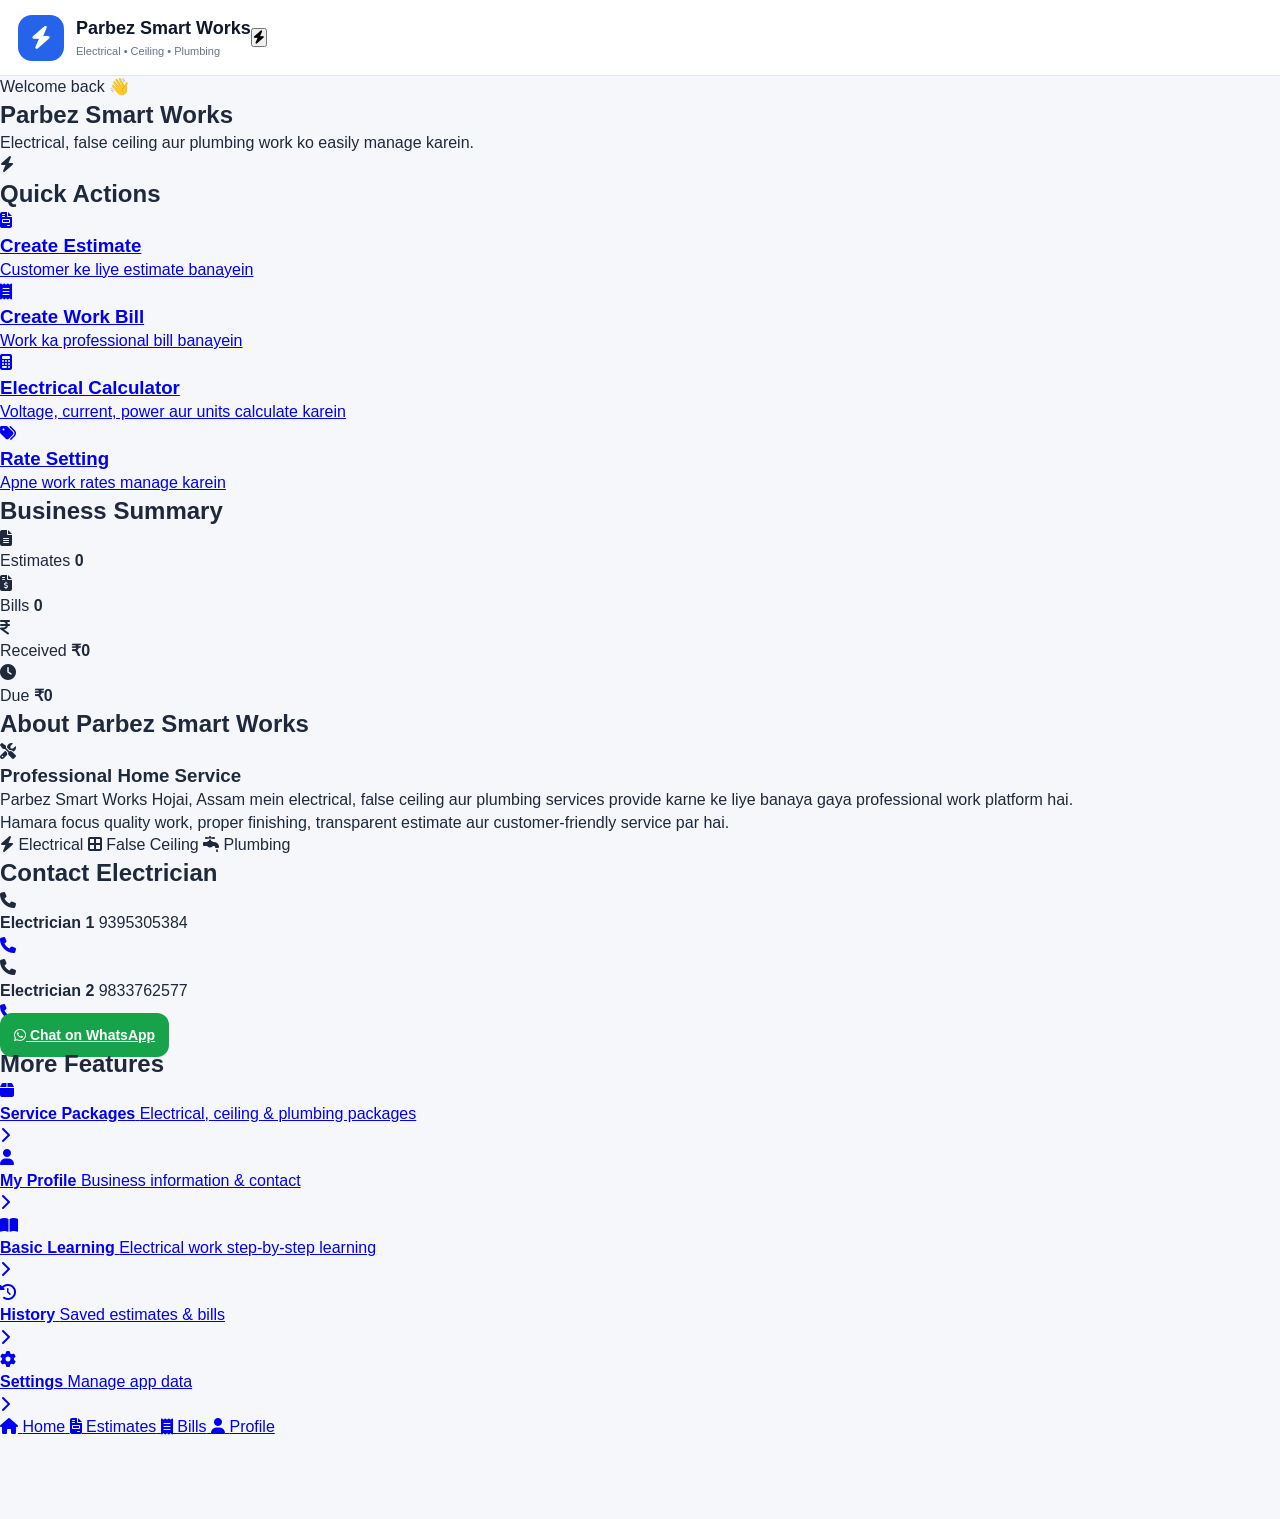
==== commit c27caa00: "Update index.html" ====
--- a/index.html
+++ b/index.html
@@ -1,60 +1,34 @@
-<!DOCTYPE html>
-<html lang="en">
-
-<head>
-
-<meta charset="UTF-8">
-<meta name="viewport" content="width=device-width, initial-scale=1.0">
-<meta name="theme-color" content="#2563eb">
-
-<title>Parbez Smart Works</title>
-
-<link rel="stylesheet"
-href="https://cdnjs.cloudflare.com/ajax/libs/font-awesome/6.5.2/css/all.min.css">
-
-<link rel="stylesheet" href="style.css">
-
-</head>
-
-
-<body>
-
-
-<!-- ================= TOP BAR ================= -->
-
-<header class="topbar">
-
-  <div class="brand">
-
-    <div class="brand-logo">
-      <i class="fa-solid fa-bolt"></i>
-    </div>
-
-    <div>
-      <h1>Parbez Smart Works</h1>
-      <p>Electrical • False Ceiling • Plumbing</p>
-    </div>
-
-  </div>
-
-  <button
-    class="icon-button"
-    onclick="showMessage('Parbez Smart Works')">
-
+<!DOCTYPE html><html lang="en"><head>
+  <meta charset="UTF-8">
+  <meta name="viewport" content="width=device-width, initial-scale=1.0">
+  <meta name="theme-color" content="#2563eb">  <title>Parbez Smart Works</title>  <link
+    rel="stylesheet"
+    href="https://cdnjs.cloudflare.com/ajax/libs/font-awesome/6.5.2/css/all.min.css"
+  >  <link rel="stylesheet" href="style.css">
+</head><body>  <!-- ================= TOP BAR ================= -->  <header class="topbar"><div class="brand">
+
+  <div class="brand-logo">
     <i class="fa-solid fa-bolt"></i>
-
-  </button>
-
-</header>
-
-
-
-<!-- ================= MAIN ================= -->
-
-<main class="container">
-
-
-<!-- ================= WELCOME ================= -->
+  </div>
+
+  <div>
+    <h1>Parbez Smart Works</h1>
+    <p>Electrical • Ceiling • Plumbing</p>
+  </div>
+
+</div>
+
+<button
+  class="icon-button"
+  type="button"
+  onclick="showMessage('Parbez Smart Works')"
+  aria-label="Parbez Smart Works">
+
+  <i class="fa-solid fa-bolt"></i>
+
+</button>
+
+  </header>  <!-- ================= MAIN ================= -->  <main class="container"><!-- ================= WELCOME ================= -->
 
 <section class="welcome">
 
@@ -76,11 +50,10 @@
   </div>
 
   <div class="welcome-icon">
-    ⚡
+    <i class="fa-solid fa-bolt"></i>
   </div>
 
 </section>
-
 
 
 <!-- ================= QUICK ACTIONS ================= -->
@@ -91,12 +64,14 @@
     <h2>Quick Actions</h2>
   </div>
 
-
   <div class="action-grid">
 
 
-    <a href="estimate.html"
-       class="action-card blue">
+    <!-- ESTIMATE -->
+
+    <a
+      href="estimate.html"
+      class="action-card blue">
 
       <div class="action-icon">
         <i class="fa-solid fa-file-invoice"></i>
@@ -113,9 +88,11 @@
     </a>
 
 
-
-    <a href="bill.html"
-       class="action-card green">
+    <!-- BILL -->
+
+    <a
+      href="bill.html"
+      class="action-card green">
 
       <div class="action-icon">
         <i class="fa-solid fa-receipt"></i>
@@ -132,9 +109,11 @@
     </a>
 
 
-
-    <a href="calculator.html"
-       class="action-card orange">
+    <!-- CALCULATOR -->
+
+    <a
+      href="calculator.html"
+      class="action-card orange">
 
       <div class="action-icon">
         <i class="fa-solid fa-calculator"></i>
@@ -151,9 +130,11 @@
     </a>
 
 
-
-    <a href="rates.html"
-       class="action-card purple">
+    <!-- RATES -->
+
+    <a
+      href="rates.html"
+      class="action-card purple">
 
       <div class="action-icon">
         <i class="fa-solid fa-tags"></i>
@@ -174,7 +155,6 @@
 </section>
 
 
-
 <!-- ================= BUSINESS SUMMARY ================= -->
 
 <section>
@@ -183,9 +163,10 @@
     <h2>Business Summary</h2>
   </div>
 
-
   <div class="summary-grid">
 
+
+    <!-- ESTIMATES -->
 
     <div class="summary-card">
 
@@ -201,6 +182,7 @@
     </div>
 
 
+    <!-- BILLS -->
 
     <div class="summary-card">
 
@@ -216,6 +198,7 @@
     </div>
 
 
+    <!-- RECEIVED -->
 
     <div class="summary-card">
 
@@ -231,6 +214,7 @@
     </div>
 
 
+    <!-- DUE -->
 
     <div class="summary-card">
 
@@ -250,7 +234,6 @@
 </section>
 
 
-
 <!-- ================= ABOUT ================= -->
 
 <section>
@@ -258,7 +241,6 @@
   <div class="section-heading">
     <h2>About Parbez Smart Works</h2>
   </div>
-
 
   <div class="about-card">
 
@@ -307,7 +289,6 @@
 </section>
 
 
-
 <!-- ================= CONTACT ================= -->
 
 <section>
@@ -316,9 +297,10 @@
     <h2>Contact Electrician</h2>
   </div>
 
-
   <div class="contact-card">
 
+
+    <!-- PHONE 1 -->
 
     <div class="contact-row">
 
@@ -340,7 +322,8 @@
 
       <a
         href="tel:9395305384"
-        class="call-btn">
+        class="call-btn"
+        aria-label="Call 9395305384">
 
         <i class="fa-solid fa-phone"></i>
 
@@ -349,6 +332,7 @@
     </div>
 
 
+    <!-- PHONE 2 -->
 
     <div class="contact-row">
 
@@ -370,7 +354,8 @@
 
       <a
         href="tel:9833762577"
-        class="call-btn">
+        class="call-btn"
+        aria-label="Call 9833762577">
 
         <i class="fa-solid fa-phone"></i>
 
@@ -379,10 +364,12 @@
     </div>
 
 
+    <!-- WHATSAPP -->
 
     <a
       href="https://wa.me/919395305384"
       target="_blank"
+      rel="noopener"
       class="whatsapp-btn">
 
       <i class="fa-brands fa-whatsapp"></i>
@@ -394,7 +381,6 @@
   </div>
 
 </section>
-
 
 
 <!-- ================= MORE FEATURES ================= -->
@@ -405,9 +391,10 @@
     <h2>More Features</h2>
   </div>
 
-
   <div class="feature-list">
 
+
+    <!-- PACKAGES -->
 
     <a href="packages.html">
 
@@ -419,7 +406,9 @@
 
         <div>
           <strong>Service Packages</strong>
-          <span>Electrical, ceiling & plumbing packages</span>
+          <span>
+            Electrical, ceiling & plumbing packages
+          </span>
         </div>
 
       </div>
@@ -429,6 +418,7 @@
     </a>
 
 
+    <!-- PROFILE -->
 
     <a href="profile.html">
 
@@ -440,7 +430,9 @@
 
         <div>
           <strong>My Profile</strong>
-          <span>Business information & contact</span>
+          <span>
+            Business information & contact
+          </span>
         </div>
 
       </div>
@@ -450,6 +442,7 @@
     </a>
 
 
+    <!-- LEARNING -->
 
     <a href="learning.html">
 
@@ -461,7 +454,9 @@
 
         <div>
           <strong>Basic Learning</strong>
-          <span>Electrical work step-by-step learning</span>
+          <span>
+            Electrical work step-by-step learning
+          </span>
         </div>
 
       </div>
@@ -471,6 +466,7 @@
     </a>
 
 
+    <!-- HISTORY -->
 
     <a href="history.html">
 
@@ -482,7 +478,9 @@
 
         <div>
           <strong>History</strong>
-          <span>Saved estimates & bills</span>
+          <span>
+            Saved estimates & bills
+          </span>
         </div>
 
       </div>
@@ -492,6 +490,7 @@
     </a>
 
 
+    <!-- SETTINGS -->
 
     <a href="settings.html">
 
@@ -503,7 +502,9 @@
 
         <div>
           <strong>Settings</strong>
-          <span>Manage app data</span>
+          <span>
+            Manage app data
+          </span>
         </div>
 
       </div>
@@ -516,55 +517,38 @@
 
 </section>
 
-
-</main>
-
-
-
-<!-- ================= BOTTOM NAV ================= -->
-
-<nav class="bottom-nav">
-
-
-  <a href="index.html"
-     class="active">
-
-    <i class="fa-solid fa-house"></i>
-    <span>Home</span>
-
-  </a>
-
-
-  <a href="estimate.html">
-
-    <i class="fa-solid fa-file-invoice"></i>
-    <span>Estimates</span>
-
-  </a>
-
-
-  <a href="bill.html">
-
-    <i class="fa-solid fa-receipt"></i>
-    <span>Bills</span>
-
-  </a>
-
-
-  <a href="profile.html">
-
-    <i class="fa-solid fa-user"></i>
-    <span>Profile</span>
-
-  </a>
-
-
-</nav>
-
-
-
-<script src="script.js"></script>
-
-
-</body>
+  </main>  <!-- ================= BOTTOM NAV ================= -->  <nav class="bottom-nav"><a
+  href="index.html"
+  class="active">
+
+  <i class="fa-solid fa-house"></i>
+  <span>Home</span>
+
+</a>
+
+
+<a href="estimate.html">
+
+  <i class="fa-solid fa-file-invoice"></i>
+  <span>Estimates</span>
+
+</a>
+
+
+<a href="bill.html">
+
+  <i class="fa-solid fa-receipt"></i>
+  <span>Bills</span>
+
+</a>
+
+
+<a href="profile.html">
+
+  <i class="fa-solid fa-user"></i>
+  <span>Profile</span>
+
+</a>
+
+  </nav>  <!-- ================= JAVASCRIPT ================= -->  <script src="script.js"></script></body>
 </html>
--- a/style.css
+++ b/style.css
@@ -1,790 +1,688 @@
-* {
-  box-sizing: border-box;
-  margin: 0;
-  padding: 0;
-  }
-
-:root {
---primary: #2563eb;
---primary-dark: #1d4ed8;
---dark: #0f172a;
---text: #1e293b;
---muted: #64748b;
---bg: #f5f7fb;
---white: #ffffff;
---border: #e2e8f0;
---success: #16a34a;
---danger: #dc2626;
-}
-
-html {
-scroll-behavior: smooth;
-}
-
-body {
-font-family: Arial, Helvetica, sans-serif;
-background: var(--bg);
-color: var(--text);
-padding-bottom: 85px;
-line-height: 1.4;
-}
-
-a {
-text-decoration: none;
-color: inherit;
+/* =========================================
+   PARBEZ SMART WORKS
+   COMMON STYLE
+========================================= */
+
+*{
+  box-sizing:border-box;
+  margin:0;
+  padding:0;
+}
+
+:root{
+  --primary:#2563eb;
+  --primary-dark:#1d4ed8;
+  --dark:#0f172a;
+  --text:#1e293b;
+  --muted:#64748b;
+  --bg:#f5f7fb;
+  --white:#ffffff;
+  --border:#e2e8f0;
+  --green:#16a34a;
+  --red:#dc2626;
+  --purple:#7c3aed;
+}
+
+html{
+  scroll-behavior:smooth;
+}
+
+body{
+  font-family:Arial,Helvetica,sans-serif;
+  background:var(--bg);
+  color:var(--text);
+  padding-bottom:80px;
+  line-height:1.4;
 }
 
 button,
 input,
 textarea,
-select {
-font-family: inherit;
-}
-
-button {
-cursor: pointer;
-}
-
-img {
-max-width: 100%;
-display: block;
-}
-
-/* ================================
-TOP BAR
-================================ */
-
-.topbar {
-background: var(--white);
-min-height: 76px;
-padding: 14px 18px;
-
-display: flex;
-align-items: center;
-justify-content: space-between;
-
-border-bottom: 1px solid var(--border);
-
-position: sticky;
-top: 0;
-z-index: 50;
-}
-
-.brand {
-display: flex;
-align-items: center;
-gap: 12px;
-min-width: 0;
-}
-
-.brand-logo {
-width: 46px;
-height: 46px;
-
-display: flex;
-align-items: center;
-justify-content: center;
-
-background: var(--primary);
-color: white;
-
-border-radius: 14px;
-
-font-size: 23px;
-flex-shrink: 0;
-
-box-shadow: 0 7px 18px rgba(37, 99, 235, .25);
-}
-
-.brand h1 {
-font-size: 18px;
-color: var(--dark);
-white-space: nowrap;
-}
-
-.brand p {
-margin-top: 3px;
-font-size: 11px;
-color: var(--muted);
-}
-
-.icon-button {
-border: none;
-background: #eff6ff;
-color: var(--primary);
-
-width: 42px;
-height: 42px;
-
-border-radius: 13px;
-
-font-size: 18px;
-flex-shrink: 0;
-}
-
-/* ================================
-MAIN CONTAINER
-================================ */
-
-.container {
-width: min(100%, 1050px);
-margin: auto;
-padding: 18px;
-}
-
-/* ================================
-WELCOME
-================================ */
-
-.welcome {
-background: linear-gradient(
-135deg,
-var(--primary),
-var(--primary-dark)
-);
-
-color: white;
-
-border-radius: 24px;
-
-padding: 24px;
-
-min-height: 155px;
-
-display: flex;
-align-items: center;
-justify-content: space-between;
-
-gap: 15px;
-
-margin-bottom: 24px;
-
-box-shadow: 0 15px 35px rgba(37, 99, 235, .22);
-}
-
-.welcome h2 {
-font-size: 27px;
-margin: 6px 0;
-}
-
-.welcome p {
-font-size: 13px;
-opacity: .9;
-max-width: 300px;
-}
-
-.small-text {
-font-size: 12px !important;
-}
-
-.welcome-icon {
-width: 75px;
-height: 75px;
-
-display: flex;
-align-items: center;
-justify-content: center;
-
-background: rgba(255,255,255,.16);
-
-border-radius: 24px;
-
-font-size: 40px;
-flex-shrink: 0;
-}
-
-/* ================================
-SECTION
-================================ */
-
-section {
-margin-bottom: 26px;
-}
-
-.section-heading {
-margin-bottom: 13px;
-}
-
-.section-heading h2 {
-font-size: 19px;
-}
-
-/* ================================
-ACTION GRID
-================================ */
-
-.action-grid {
-display: grid;
-grid-template-columns: repeat(2, 1fr);
-gap: 13px;
-}
-
-.action-card {
-background: white;
-
-border-radius: 19px;
-
-padding: 17px;
-
-border: 1px solid var(--border);
-
-min-height: 145px;
-
-transition: transform .15s ease,
-box-shadow .15s ease;
-}
-
-.action-card:hover {
-box-shadow: 0 8px 22px rgba(15, 23, 42, .08);
-}
-
-.action-card:active {
-transform: scale(.97);
-}
-
-.action-icon {
-width: 45px;
-height: 45px;
-
-display: flex;
-align-items: center;
-justify-content: center;
-
-border-radius: 14px;
-
-font-size: 19px;
-
-margin-bottom: 13px;
-}
-
-.action-card h3 {
-font-size: 14px;
-margin-bottom: 5px;
-}
-
-.action-card p {
-font-size: 11px;
-color: var(--muted);
-}
-
-/* ================================
-ACTION COLORS
-================================ */
-
-.blue .action-icon {
-background: #dbeafe;
-color: #2563eb;
-}
-
-.green .action-icon {
-background: #dcfce7;
-color: #16a34a;
-}
-
-.orange .action-icon {
-background: #ffedd5;
-color: #ea580c;
-}
-
-.purple .action-icon {
-background: #f3e8ff;
-color: #9333ea;
-}
-
-/* ================================
-SUMMARY
-================================ */
-
-.summary-grid {
-display: grid;
-grid-template-columns: repeat(2, 1fr);
-gap: 12px;
-}
-
-.summary-card {
-background: white;
-
-border: 1px solid var(--border);
-
-border-radius: 17px;
-
-padding: 15px;
-
-display: flex;
-align-items: center;
-gap: 11px;
-
-min-width: 0;
-}
-
-.summary-icon {
-width: 42px;
-height: 42px;
-
-display: flex;
-align-items: center;
-justify-content: center;
-
-border-radius: 12px;
-
-flex-shrink: 0;
-}
-
-.summary-card span {
-display: block;
-font-size: 11px;
-color: var(--muted);
-}
-
-.summary-card strong {
-display: block;
-font-size: 17px;
-margin-top: 4px;
-word-break: break-word;
-}
-
-.blue-bg {
-background: #dbeafe;
-color: #2563eb;
-}
-
-.green-bg {
-background: #dcfce7;
-color: #16a34a;
-}
-
-.cyan-bg {
-background: #cffafe;
-color: #0891b2;
-}
-
-.red-bg {
-background: #fee2e2;
-color: #dc2626;
-}
-
-/* ================================
-FEATURE LIST
-================================ */
-
-.feature-list {
-background: white;
-
-border: 1px solid var(--border);
-
-border-radius: 19px;
-
-overflow: hidden;
-}
-
-.feature-list a {
-min-height: 70px;
-
-padding: 12px 15px;
-
-display: flex;
-align-items: center;
-justify-content: space-between;
-
-border-bottom: 1px solid var(--border);
-}
-
-.feature-list a:last-child {
-border-bottom: none;
-}
-
-.feature-left {
-display: flex;
-align-items: center;
-gap: 13px;
-}
-
-.feature-icon {
-width: 43px;
-height: 43px;
-
-background: #eff6ff;
-color: var(--primary);
-
-border-radius: 13px;
-
-display: flex;
-align-items: center;
-justify-content: center;
-
-flex-shrink: 0;
-}
-
-.feature-left strong {
-display: block;
-font-size: 14px;
-}
-
-.feature-left span {
-display: block;
-color: var(--muted);
-font-size: 11px;
-margin-top: 3px;
-}
-
-.feature-list > a > i {
-color: #94a3b8;
-font-size: 12px;
-}
-
-/* ================================
-BOTTOM NAVIGATION
-================================ */
-
-.bottom-nav {
-position: fixed;
-
-bottom: 0;
-left: 0;
-right: 0;
-
-height: 70px;
-
-background: white;
-
-border-top: 1px solid var(--border);
-
-display: flex;
-justify-content: space-around;
-align-items: center;
-
-z-index: 100;
-
-box-shadow: 0 -5px 20px rgba(0,0,0,.05);
-}
-
-.bottom-nav a {
-min-width: 65px;
-
-display: flex;
-flex-direction: column;
-align-items: center;
-
-gap: 5px;
-
-color: #94a3b8;
-
-font-size: 11px;
-}
-
-.bottom-nav a i {
-font-size: 19px;
-}
-
-.bottom-nav a.active {
-color: var(--primary);
-}
-
-.bottom-nav a.active i {
-transform: translateY(-1px);
-}
-
-/* ================================
-COMMON PAGE
-================================ */
-
-.page-container {
-max-width: 900px;
-margin: auto;
-padding: 18px;
-}
-
-.page-title {
-display: flex;
-align-items: center;
-gap: 12px;
-margin-bottom: 18px;
-}
-
-.page-title h2 {
-font-size: 21px;
-}
-
-.back-btn {
-width: 42px;
-height: 42px;
-
-border: 0;
-border-radius: 13px;
-
-background: white;
-color: var(--primary);
-
-font-size: 17px;
-flex-shrink: 0;
-
-box-shadow: 0 2px 8px rgba(15, 23, 42, .04);
-}
-
-/* ================================
-COMMON CARD
-================================ */
+select{
+  font-family:inherit;
+}
+
+button{
+  cursor:pointer;
+}
+
+
+/* =========================================
+   TOP BAR
+========================================= */
+
+.topbar{
+  background:white;
+  min-height:76px;
+  padding:14px 18px;
+
+  display:flex;
+  align-items:center;
+
+  border-bottom:1px solid var(--border);
+
+  position:sticky;
+  top:0;
+  z-index:50;
+}
+
+.brand{
+  display:flex;
+  align-items:center;
+  gap:12px;
+}
+
+.brand-logo{
+  width:46px;
+  height:46px;
+
+  display:flex;
+  align-items:center;
+  justify-content:center;
+
+  background:var(--primary);
+  color:white;
+
+  border-radius:14px;
+
+  font-size:23px;
+
+  flex-shrink:0;
+}
+
+.brand h1{
+  font-size:18px;
+  color:var(--dark);
+}
+
+.brand p{
+  margin-top:3px;
+  font-size:11px;
+  color:var(--muted);
+}
+
+
+/* =========================================
+   PAGE
+========================================= */
+
+.page-container{
+  max-width:900px;
+  margin:auto;
+  padding:18px;
+}
+
+.page-title{
+  display:flex;
+  align-items:center;
+  gap:12px;
+  margin-bottom:18px;
+}
+
+.page-title h2{
+  font-size:21px;
+}
+
+.back-btn{
+  width:42px;
+  height:42px;
+  border:0;
+  border-radius:13px;
+  background:white;
+  color:var(--primary);
+  font-size:17px;
+}
+
+
+/* =========================================
+   CARD
+========================================= */
 
 .form-card,
-.rate-list,
-.calc-box,
-.document-card,
-.learning-card,
-.package {
-background: white;
-border: 1px solid var(--border);
-border-radius: 20px;
-}
-
-/* ================================
-FORM
-================================ */
-
-.form-card {
-padding: 18px;
-margin-bottom: 18px;
-}
-
-.form-card h3 {
-font-size: 16px;
-margin-bottom: 15px;
-}
-
-.field {
-margin-bottom: 14px;
-}
-
-.field label {
-display: block;
-font-size: 12px;
-font-weight: 600;
-margin-bottom: 6px;
+.document-card{
+  background:white;
+  border:1px solid var(--border);
+  border-radius:20px;
+  padding:18px;
+  margin-bottom:18px;
+}
+
+.form-card h3{
+  font-size:16px;
+  margin-bottom:15px;
+}
+
+
+/* =========================================
+   FORM
+========================================= */
+
+.field{
+  margin-bottom:14px;
+}
+
+.field label{
+  display:block;
+  font-size:12px;
+  font-weight:bold;
+  margin-bottom:6px;
 }
 
 .field input,
 .field textarea,
-.field select {
-width: 100%;
-
-border: 1px solid #dbe2ea;
-
-border-radius: 11px;
-
-padding: 12px;
-
-outline: none;
-
-font-size: 14px;
-
-background: #f8fafc;
-}
-
-.field textarea {
-min-height: 75px;
-resize: vertical;
+.field select{
+  width:100%;
+  padding:13px;
+
+  border:1px solid #dbe2ea;
+  border-radius:11px;
+
+  background:#f8fafc;
+
+  outline:none;
+  font-size:14px;
+}
+
+.field textarea{
+  min-height:80px;
+  resize:vertical;
 }
 
 .field input:focus,
 .field textarea:focus,
-.field select:focus {
-border-color: var(--primary);
-background: white;
-}
-
-/* ================================
-BUTTONS
-================================ */
+.field select:focus{
+  border-color:var(--primary);
+  background:white;
+}
+
+
+/* =========================================
+   ITEMS
+========================================= */
+
+.item{
+  background:#f8fafc;
+  border:1px solid var(--border);
+  border-radius:15px;
+  padding:13px;
+  margin-bottom:12px;
+}
+
+.item-grid{
+  display:grid;
+
+  grid-template-columns:
+  minmax(0,1fr)
+  65px
+  75px
+  90px;
+
+  gap:8px;
+}
+
+.item input{
+  width:100%;
+  padding:11px;
+
+  border:1px solid #dbe2ea;
+  border-radius:10px;
+
+  background:white;
+
+  font-size:13px;
+  outline:none;
+}
+
+.item input:focus{
+  border-color:var(--primary);
+}
+
+.item-total{
+  margin-top:10px;
+
+  display:flex;
+  justify-content:space-between;
+
+  font-size:13px;
+  font-weight:bold;
+}
+
+.delete-item{
+  margin-top:9px;
+
+  border:0;
+
+  background:#fee2e2;
+  color:#dc2626;
+
+  padding:8px 12px;
+
+  border-radius:9px;
+
+  font-size:12px;
+}
+
+.add-btn{
+  width:100%;
+
+  border:1px dashed var(--primary);
+
+  color:var(--primary);
+  background:#eff6ff;
+
+  padding:12px;
+
+  border-radius:11px;
+
+  font-weight:bold;
+}
+
+
+/* =========================================
+   SUMMARY
+========================================= */
+
+.summary{
+  margin-top:18px;
+
+  background:#f8fafc;
+
+  border-radius:15px;
+
+  padding:15px;
+}
+
+.summary-row{
+  display:flex;
+  justify-content:space-between;
+
+  margin-bottom:10px;
+
+  font-size:14px;
+}
+
+.summary-row.total{
+  border-top:1px solid var(--border);
+
+  padding-top:13px;
+
+  font-size:19px;
+  font-weight:bold;
+}
+
+.status-box{
+  display:flex;
+  justify-content:space-between;
+
+  border-top:1px solid var(--border);
+
+  padding-top:12px;
+
+  font-size:14px;
+}
+
+.status-box strong{
+  color:var(--primary);
+}
+
+
+/* =========================================
+   BUTTONS
+========================================= */
 
 .primary,
-.calc-btn,
-.save-btn {
-width: 100%;
-
-border: 0;
-
-background: var(--primary);
-color: white;
-
-padding: 14px;
-
-border-radius: 12px;
-
-font-size: 14px;
-font-weight: bold;
-}
-
-.primary:active,
-.calc-btn:active,
-.save-btn:active {
-transform: scale(.99);
-}
-
-.secondary {
-width: 100%;
-
-border: 0;
-
-background: #dcfce7;
-color: #15803d;
-
-padding: 13px;
-
-border-radius: 12px;
-
-margin-top: 10px;
-
-font-weight: bold;
-}
-
-/* ================================
-RESPONSIVE
-================================ */
-
-@media (max-width: 500px) {
-
-.topbar {
-padding: 12px 14px;
-}
-
-.brand h1 {
-font-size: 16px;
-}
-
-.brand p {
-font-size: 10px;
-}
-
-.brand-logo {
-width: 43px;
-height: 43px;
-font-size: 21px;
-}
-
-.container,
-.page-container {
-padding: 15px;
-}
-
-.welcome {
-padding: 20px;
-min-height: 145px;
-}
-
-.welcome h2 {
-font-size: 23px;
-}
-
-.welcome-icon {
-width: 62px;
-height: 62px;
-font-size: 32px;
-border-radius: 20px;
-}
-
-.action-grid {
-grid-template-columns: 1fr 1fr;
-gap: 10px;
-}
-
-.action-card {
-min-height: 135px;
-padding: 14px;
-}
-
-.action-card h3 {
-font-size: 13px;
-}
-
-.summary-grid {
-grid-template-columns: 1fr 1fr;
-gap: 9px;
-}
-
-.summary-card {
-padding: 12px;
-}
-
-.summary-icon {
-width: 38px;
-height: 38px;
-}
-
-}
-
-/* ================================
-SMALL PHONES
-================================ */
-
-@media (max-width: 360px) {
-
-.brand h1 {
-font-size: 14px;
-}
-
-.brand p {
-font-size: 9px;
-}
-
-.welcome {
-padding: 17px;
-}
-
-.welcome h2 {
-font-size: 21px;
-}
-
-.welcome-icon {
-width: 55px;
-height: 55px;
-font-size: 28px;
-}
-
-.action-card {
-padding: 12px;
-}
-
-.action-icon {
-width: 40px;
-height: 40px;
-margin-bottom: 10px;
-}
-
-.bottom-nav a {
-min-width: 55px;
-font-size: 10px;
-}
-
-}
-
-/* ================================
-PRINT
-================================ */
-
-@media print {
-
-body {
-background: white;
-padding: 0;
-}
-
-.topbar,
-.bottom-nav,
-.back-btn,
-button {
-display: none !important;
-}
-
-.container,
-.page-container {
-max-width: 100%;
-padding: 0;
-}
-
-.form-card,
-.calc-box,
-.document-card {
-border: none;
-box-shadow: none;
-}
-
-  }
+.secondary,
+.whatsapp-btn,
+.png-btn,
+.new-btn{
+  width:100%;
+
+  border:0;
+
+  padding:14px;
+
+  border-radius:12px;
+
+  margin-top:10px;
+
+  font-size:14px;
+
+  font-weight:bold;
+}
+
+.primary{
+  background:var(--primary);
+  color:white;
+}
+
+.primary:hover{
+  background:var(--primary-dark);
+}
+
+.secondary{
+  background:#dcfce7;
+  color:#15803d;
+}
+
+.whatsapp-btn{
+  background:#16a34a;
+  color:white;
+}
+
+.png-btn{
+  background:var(--purple);
+  color:white;
+}
+
+.new-btn{
+  background:#f1f5f9;
+  color:#334155;
+}
+
+
+/* =========================================
+   DOCUMENT PREVIEW
+========================================= */
+
+.document-card{
+  padding:20px;
+}
+
+.document-header{
+  text-align:center;
+
+  border-bottom:2px solid var(--primary);
+
+  padding-bottom:14px;
+
+  margin-bottom:15px;
+}
+
+.document-header h2{
+  color:var(--primary);
+  font-size:21px;
+}
+
+.document-header p{
+  color:var(--muted);
+  font-size:11px;
+  margin-top:4px;
+}
+
+
+/* =========================================
+   PREVIEW INFO
+========================================= */
+
+.preview-info{
+  display:grid;
+
+  grid-template-columns:1fr 1fr;
+
+  gap:10px;
+
+  margin-bottom:15px;
+}
+
+.preview-box{
+  background:#f8fafc;
+
+  border-radius:10px;
+
+  padding:10px;
+}
+
+.preview-box.full{
+  grid-column:1/-1;
+}
+
+.preview-box span{
+  display:block;
+
+  color:var(--muted);
+
+  font-size:10px;
+}
+
+.preview-box strong{
+  display:block;
+
+  margin-top:3px;
+
+  font-size:12px;
+
+  word-break:break-word;
+}
+
+
+/* =========================================
+   TABLE
+========================================= */
+
+.preview-table{
+  width:100%;
+
+  border-collapse:collapse;
+
+  font-size:11px;
+}
+
+.preview-table th,
+.preview-table td{
+  border-bottom:1px solid var(--border);
+
+  padding:8px 4px;
+
+  text-align:left;
+
+  word-break:break-word;
+}
+
+.preview-table th{
+  background:#eff6ff;
+
+  color:#1e40af;
+}
+
+.preview-table th:not(:first-child),
+.preview-table td:not(:first-child){
+  text-align:right;
+}
+
+.empty-row{
+  text-align:center !important;
+  color:var(--muted);
+}
+
+
+/* =========================================
+   TOTAL
+========================================= */
+
+.preview-total{
+  margin-top:15px;
+
+  margin-left:auto;
+
+  max-width:300px;
+}
+
+.preview-total > div{
+  display:flex;
+
+  justify-content:space-between;
+
+  padding:5px 0;
+
+  font-size:12px;
+}
+
+.preview-total .grand{
+  border-top:2px solid var(--primary);
+
+  margin-top:5px;
+
+  padding-top:8px;
+
+  font-size:16px;
+
+  font-weight:bold;
+
+  color:var(--primary);
+}
+
+
+/* =========================================
+   PAYMENT / NOTES
+========================================= */
+
+.payment-info{
+  border-top:1px solid var(--border);
+
+  margin-top:18px;
+
+  padding-top:12px;
+
+  font-size:11px;
+
+  color:#475569;
+}
+
+.payment-info p{
+  margin-bottom:7px;
+}
+
+#previewNotes,
+#previewEstimateNotes{
+  white-space:pre-wrap;
+  word-break:break-word;
+  background:#f8fafc;
+  padding:10px;
+  border-radius:9px;
+}
+
+
+/* =========================================
+   FOOTER
+========================================= */
+
+.document-footer{
+  border-top:1px solid var(--border);
+
+  margin-top:18px;
+
+  padding-top:12px;
+
+  text-align:center;
+
+  color:var(--muted);
+
+  font-size:10px;
+
+  line-height:1.7;
+}
+
+.document-footer strong{
+  color:var(--dark);
+  font-size:12px;
+}
+
+
+/* =========================================
+   MOBILE
+========================================= */
+
+@media(max-width:600px){
+
+  .page-container{
+    padding:15px;
+  }
+
+  .brand h1{
+    font-size:16px;
+  }
+
+  .brand p{
+    font-size:10px;
+  }
+
+  .brand-logo{
+    width:43px;
+    height:43px;
+    font-size:20px;
+  }
+
+  .item-grid,
+  .bill-grid{
+    grid-template-columns:
+    minmax(0,1fr)
+    58px
+    70px
+    78px;
+  }
+
+  .item input{
+    font-size:12px;
+    padding:10px 7px;
+  }
+
+  .preview-info{
+    grid-template-columns:1fr;
+  }
+
+  .preview-box.full{
+    grid-column:auto;
+  }
+
+  .document-card{
+    padding:12px;
+  }
+
+  .preview-table{
+    font-size:9px;
+  }
+
+  .preview-table th,
+  .preview-table td{
+    padding:6px 2px;
+  }
+
+}
+
+
+/* =========================================
+   PRINT
+========================================= */
+
+@media print{
+
+  body{
+    background:white;
+    padding:0;
+  }
+
+  .topbar,
+  .page-title,
+  .form-card,
+  .no-print{
+    display:none !important;
+  }
+
+  .page-container{
+    max-width:none;
+    padding:0;
+  }
+
+  .document-card{
+    display:block !important;
+
+    border:none;
+
+    box-shadow:none;
+
+    margin:0;
+
+    width:100%;
+  }
+
+}
